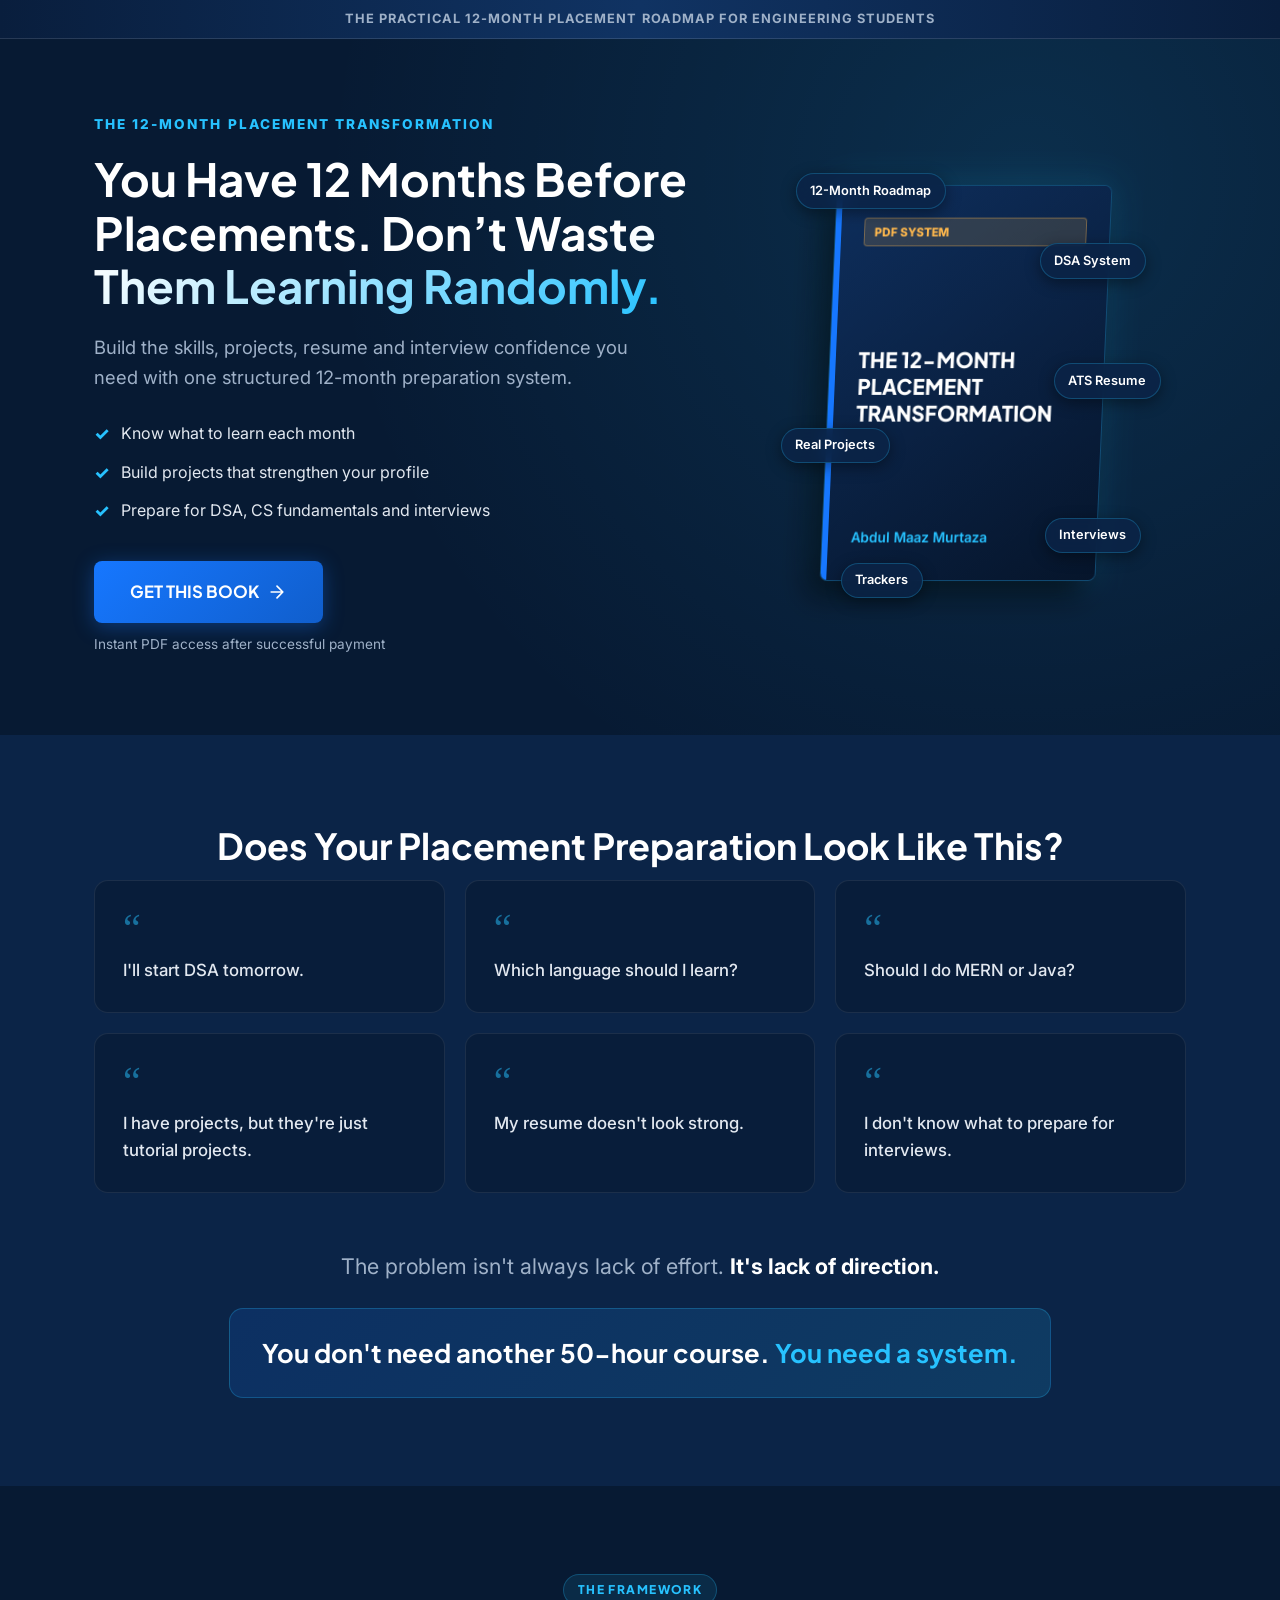
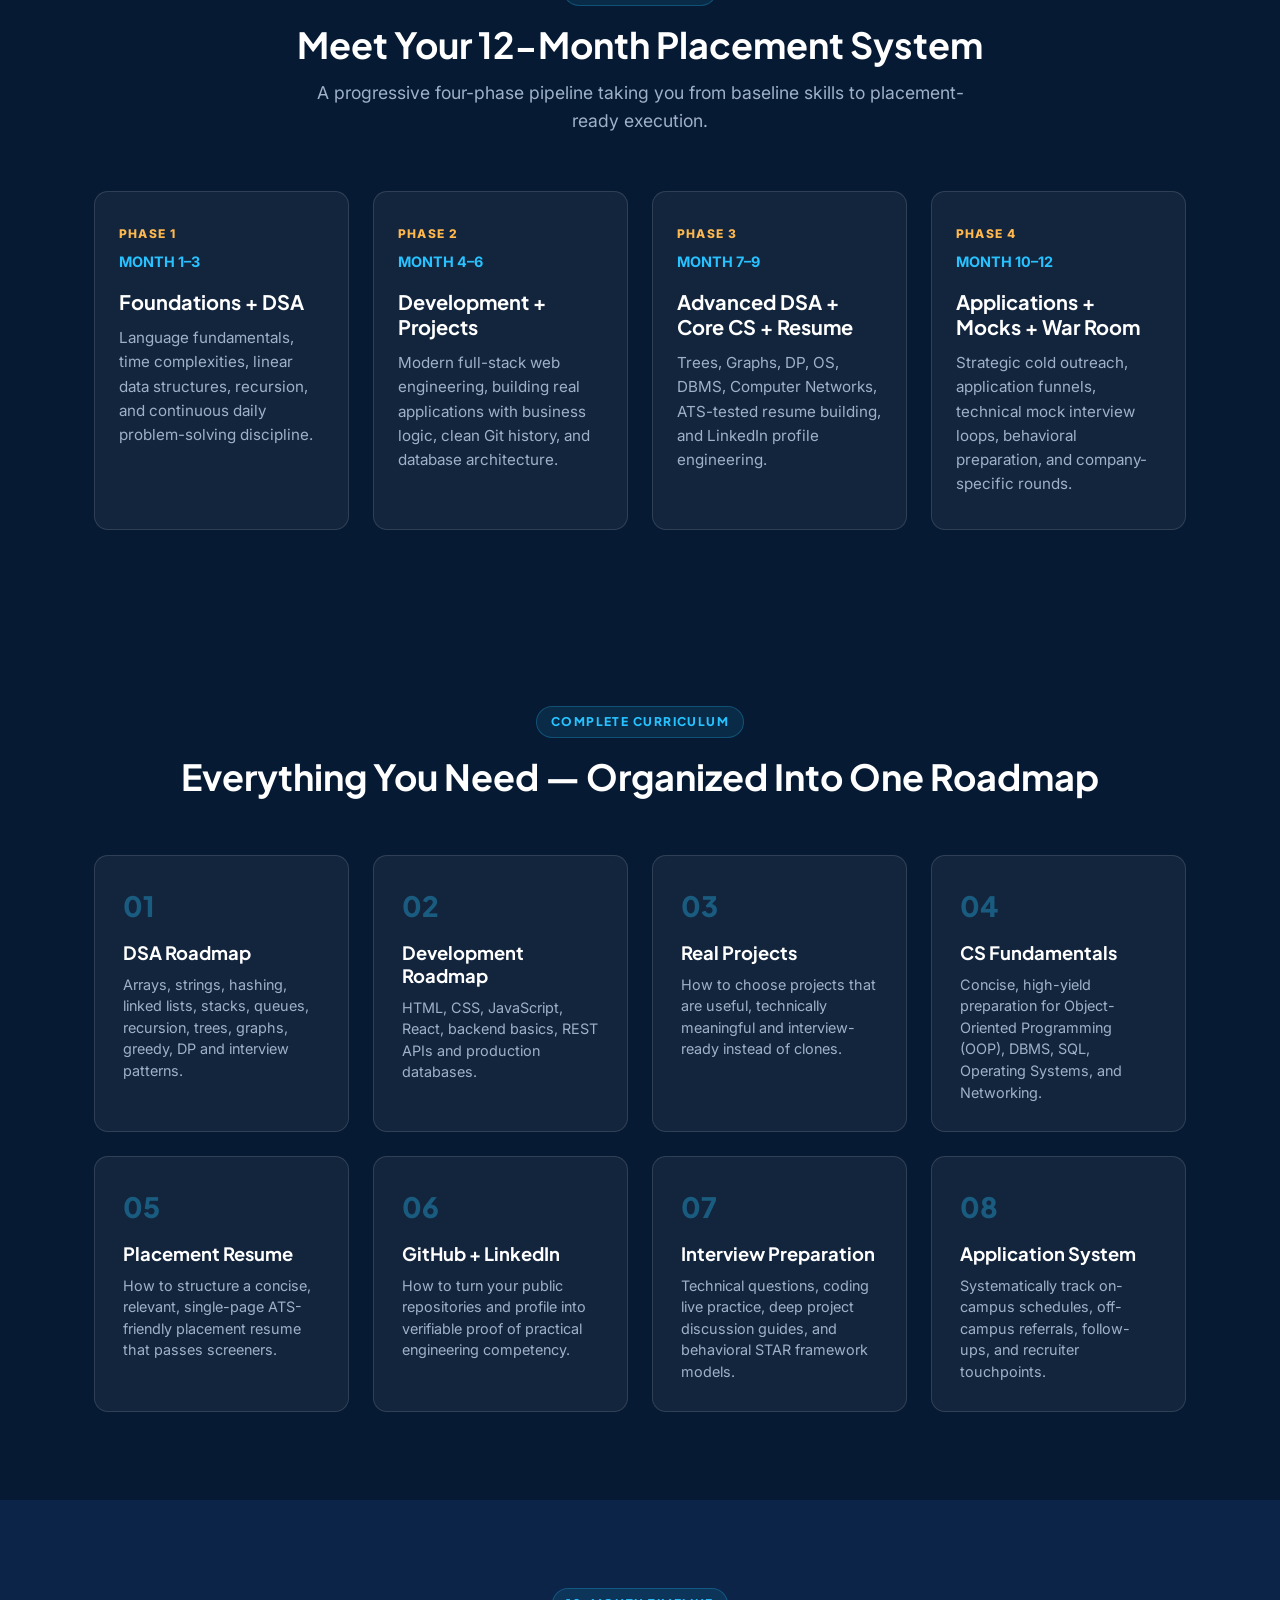
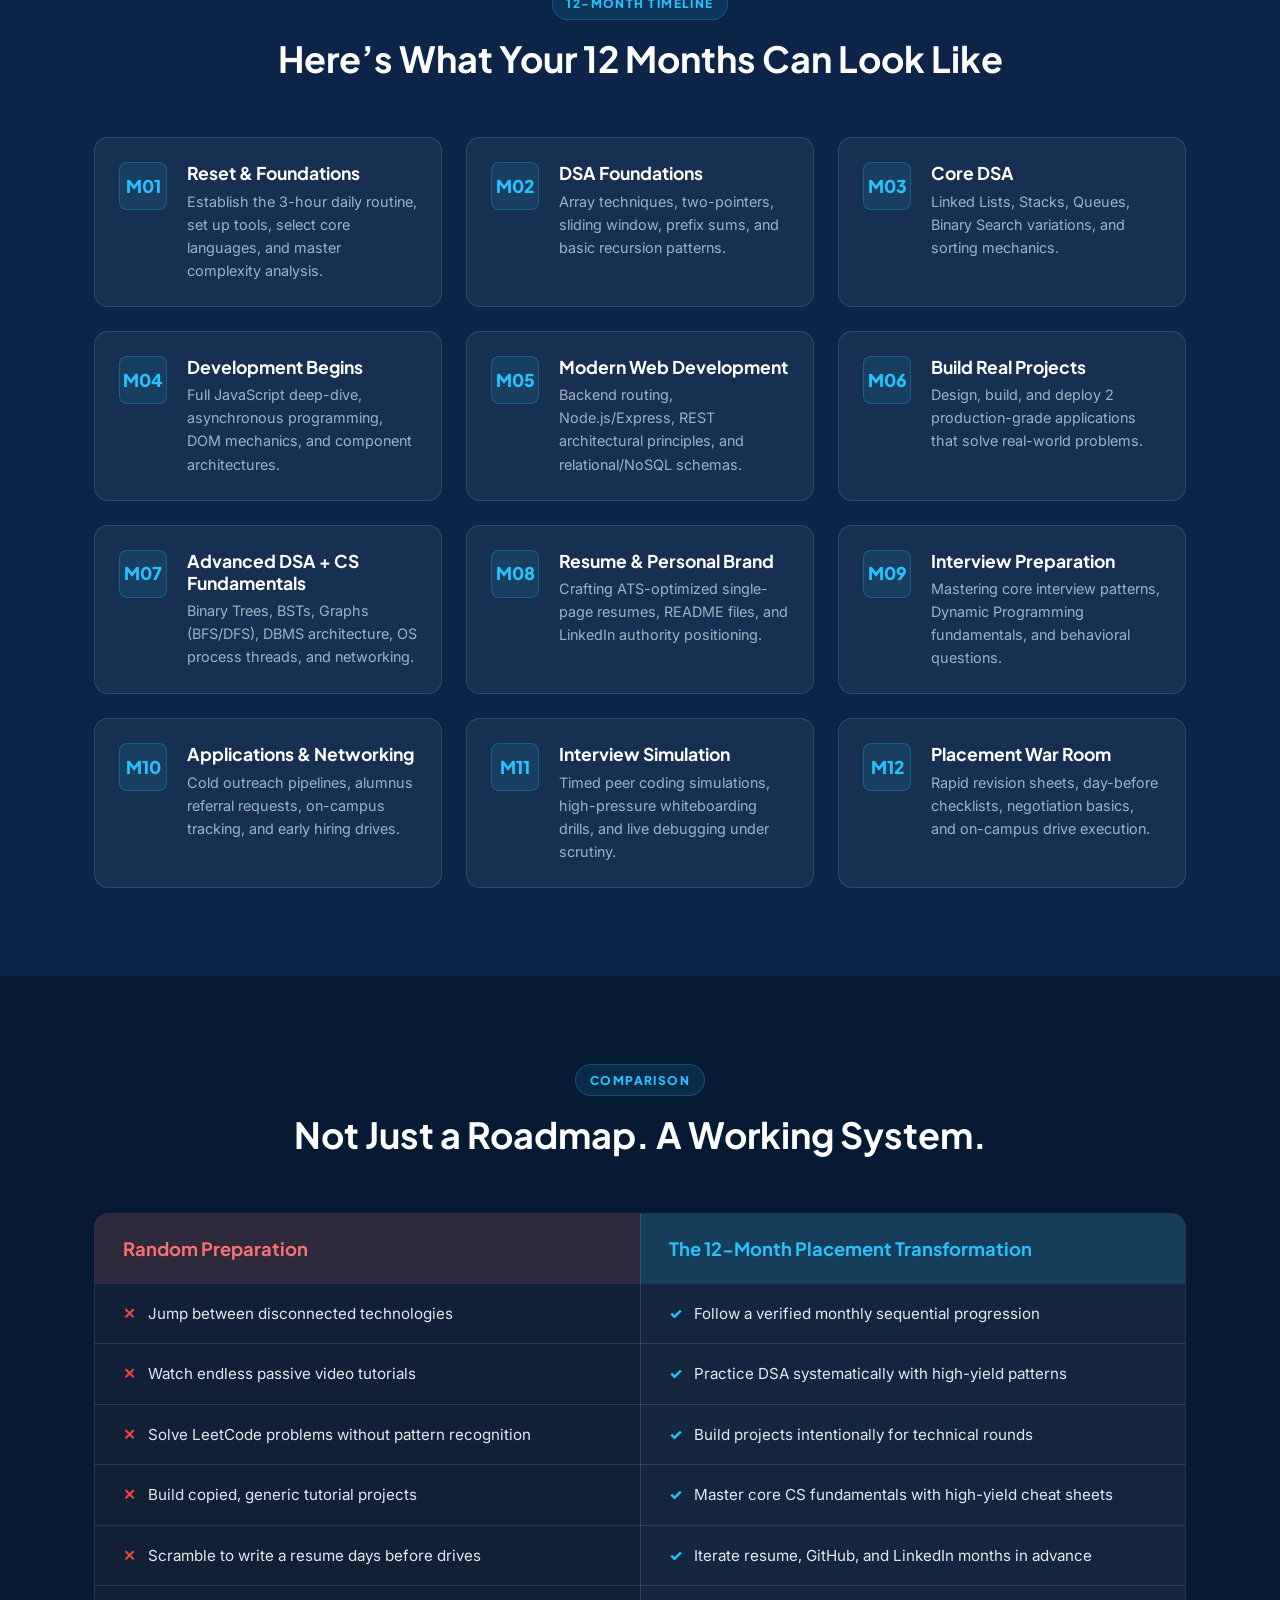
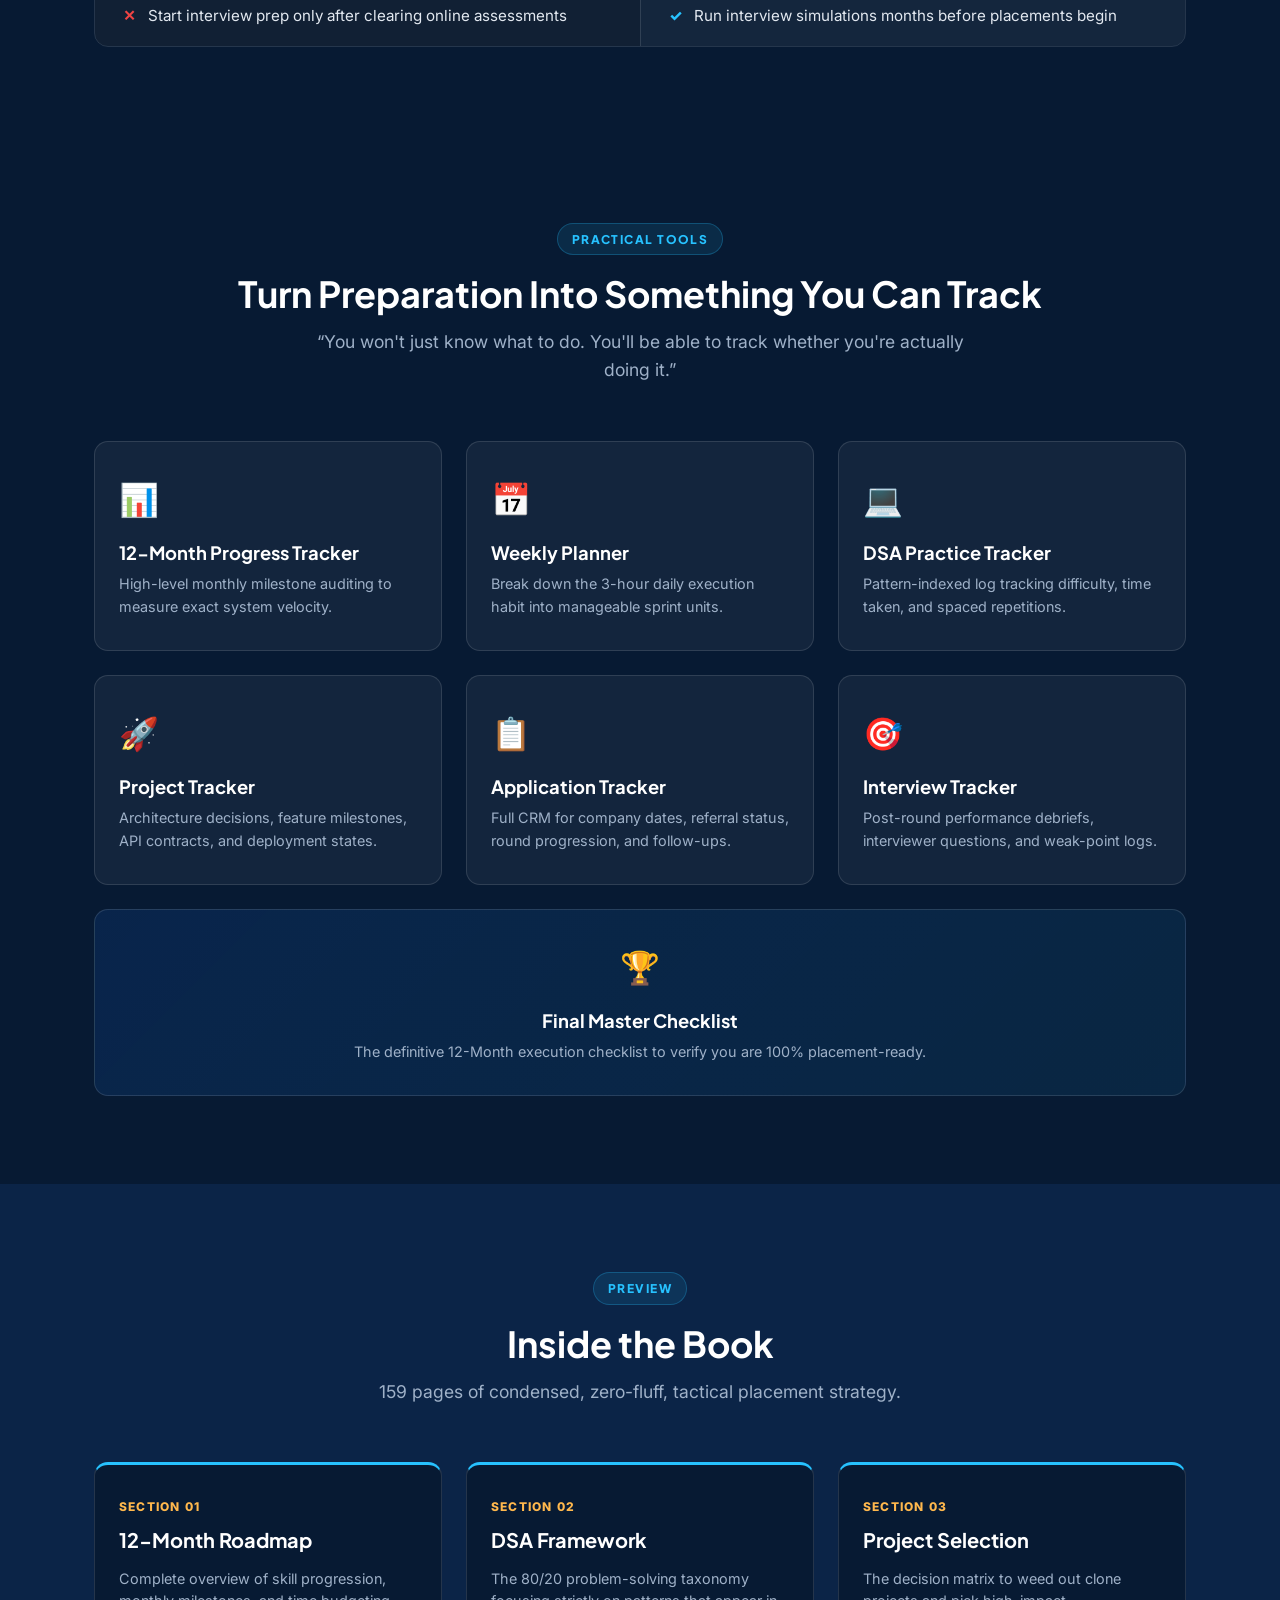
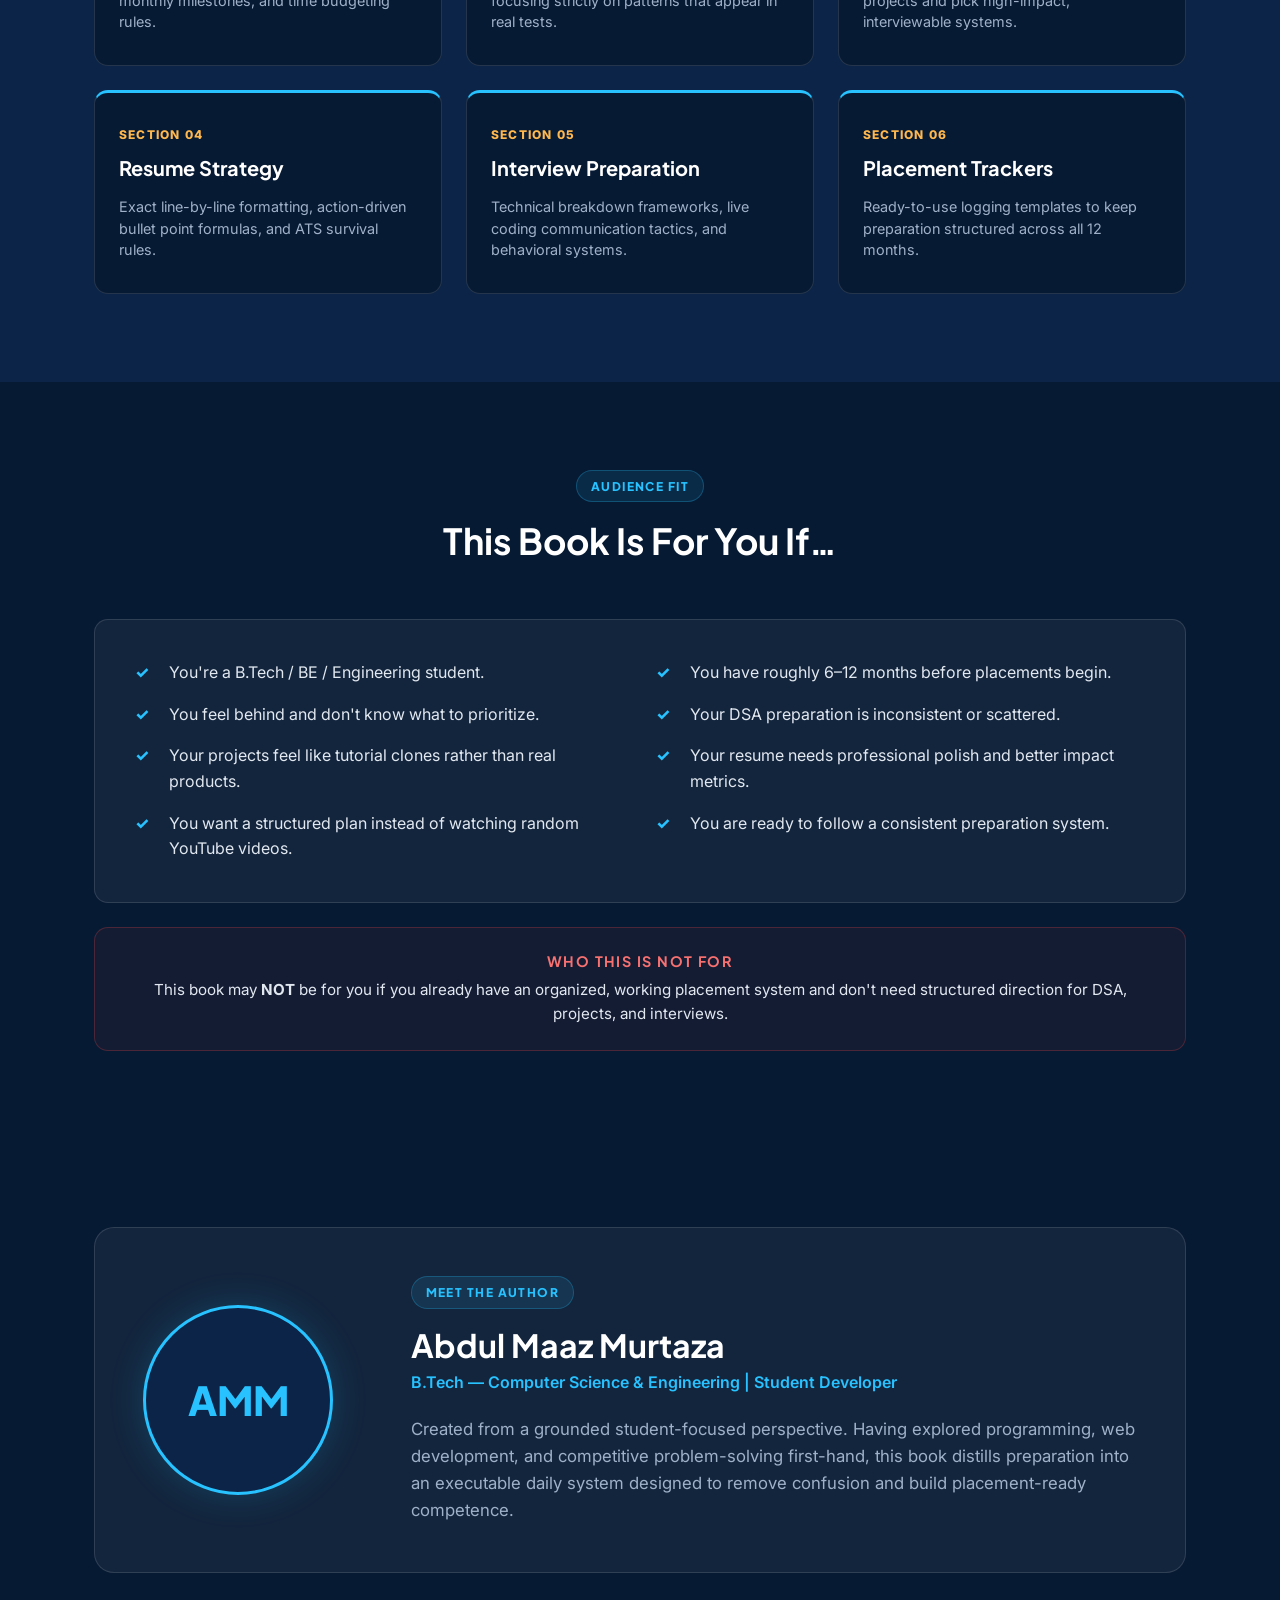
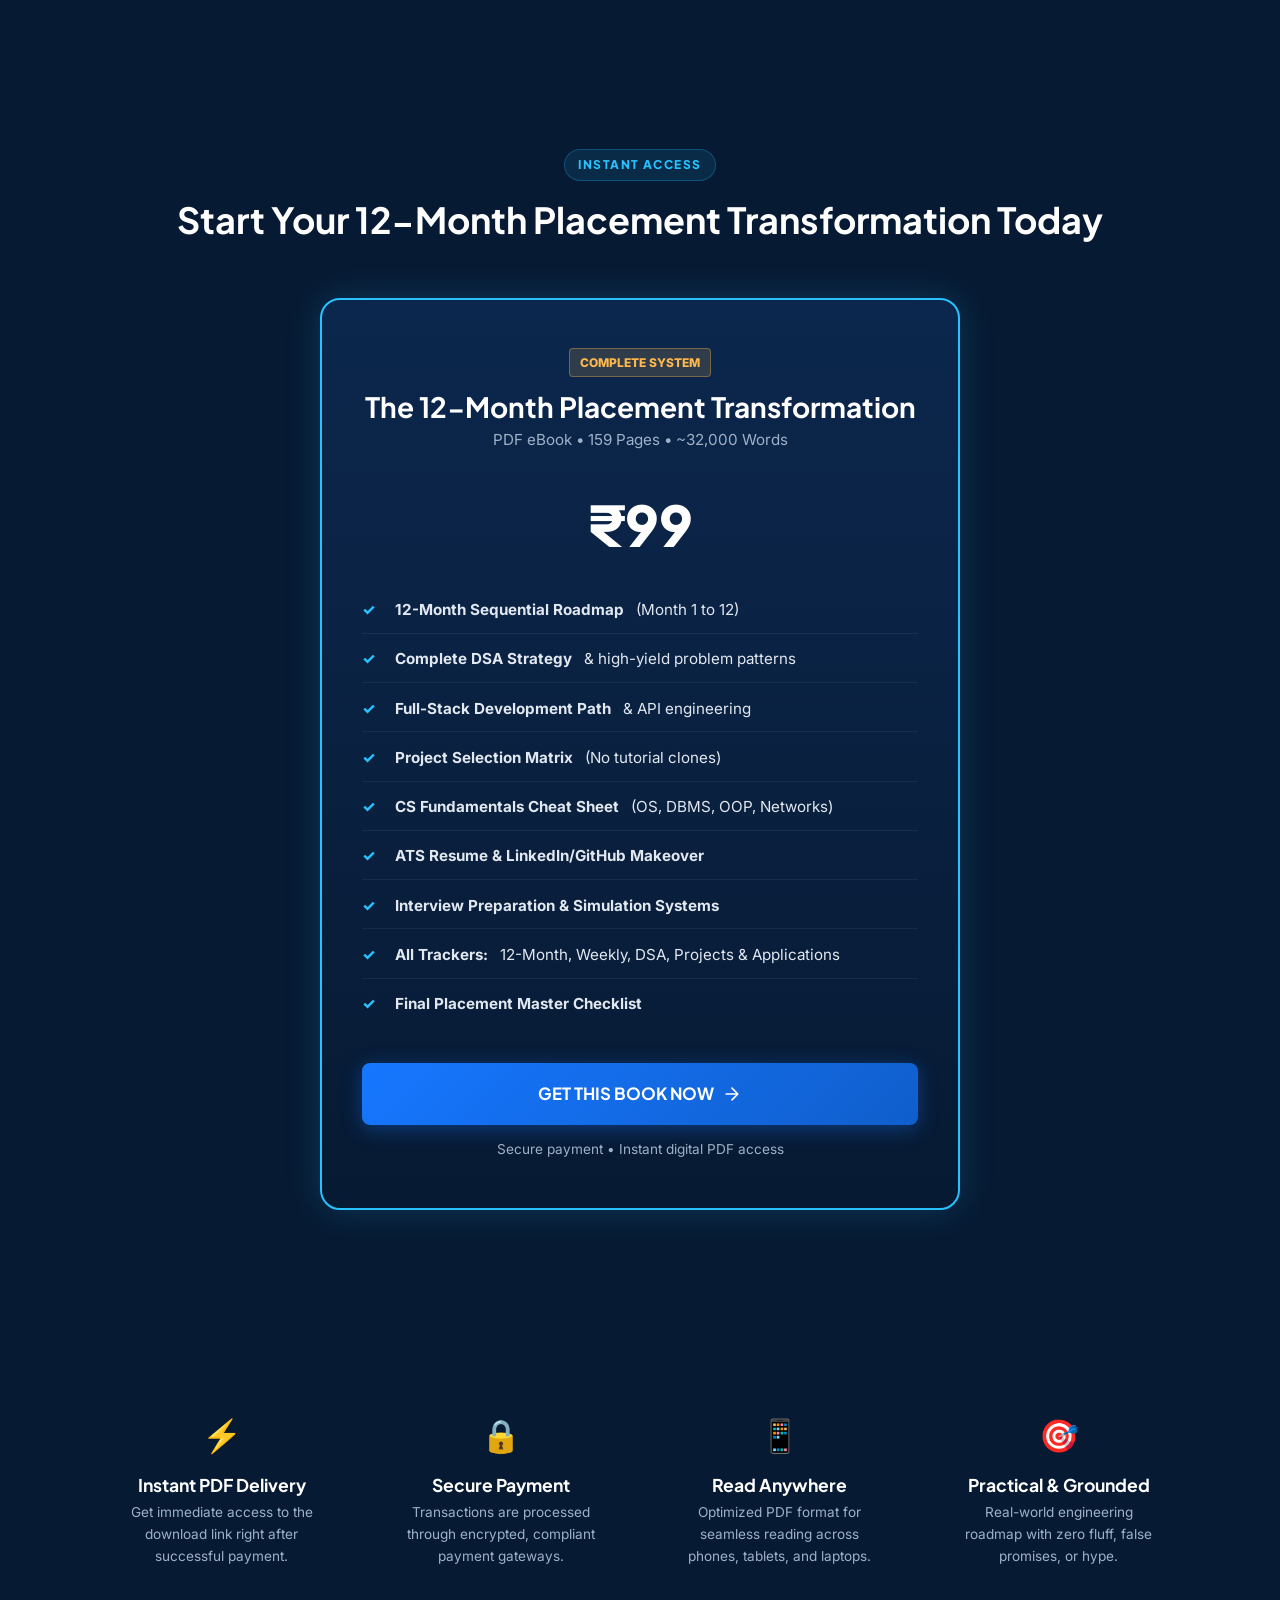
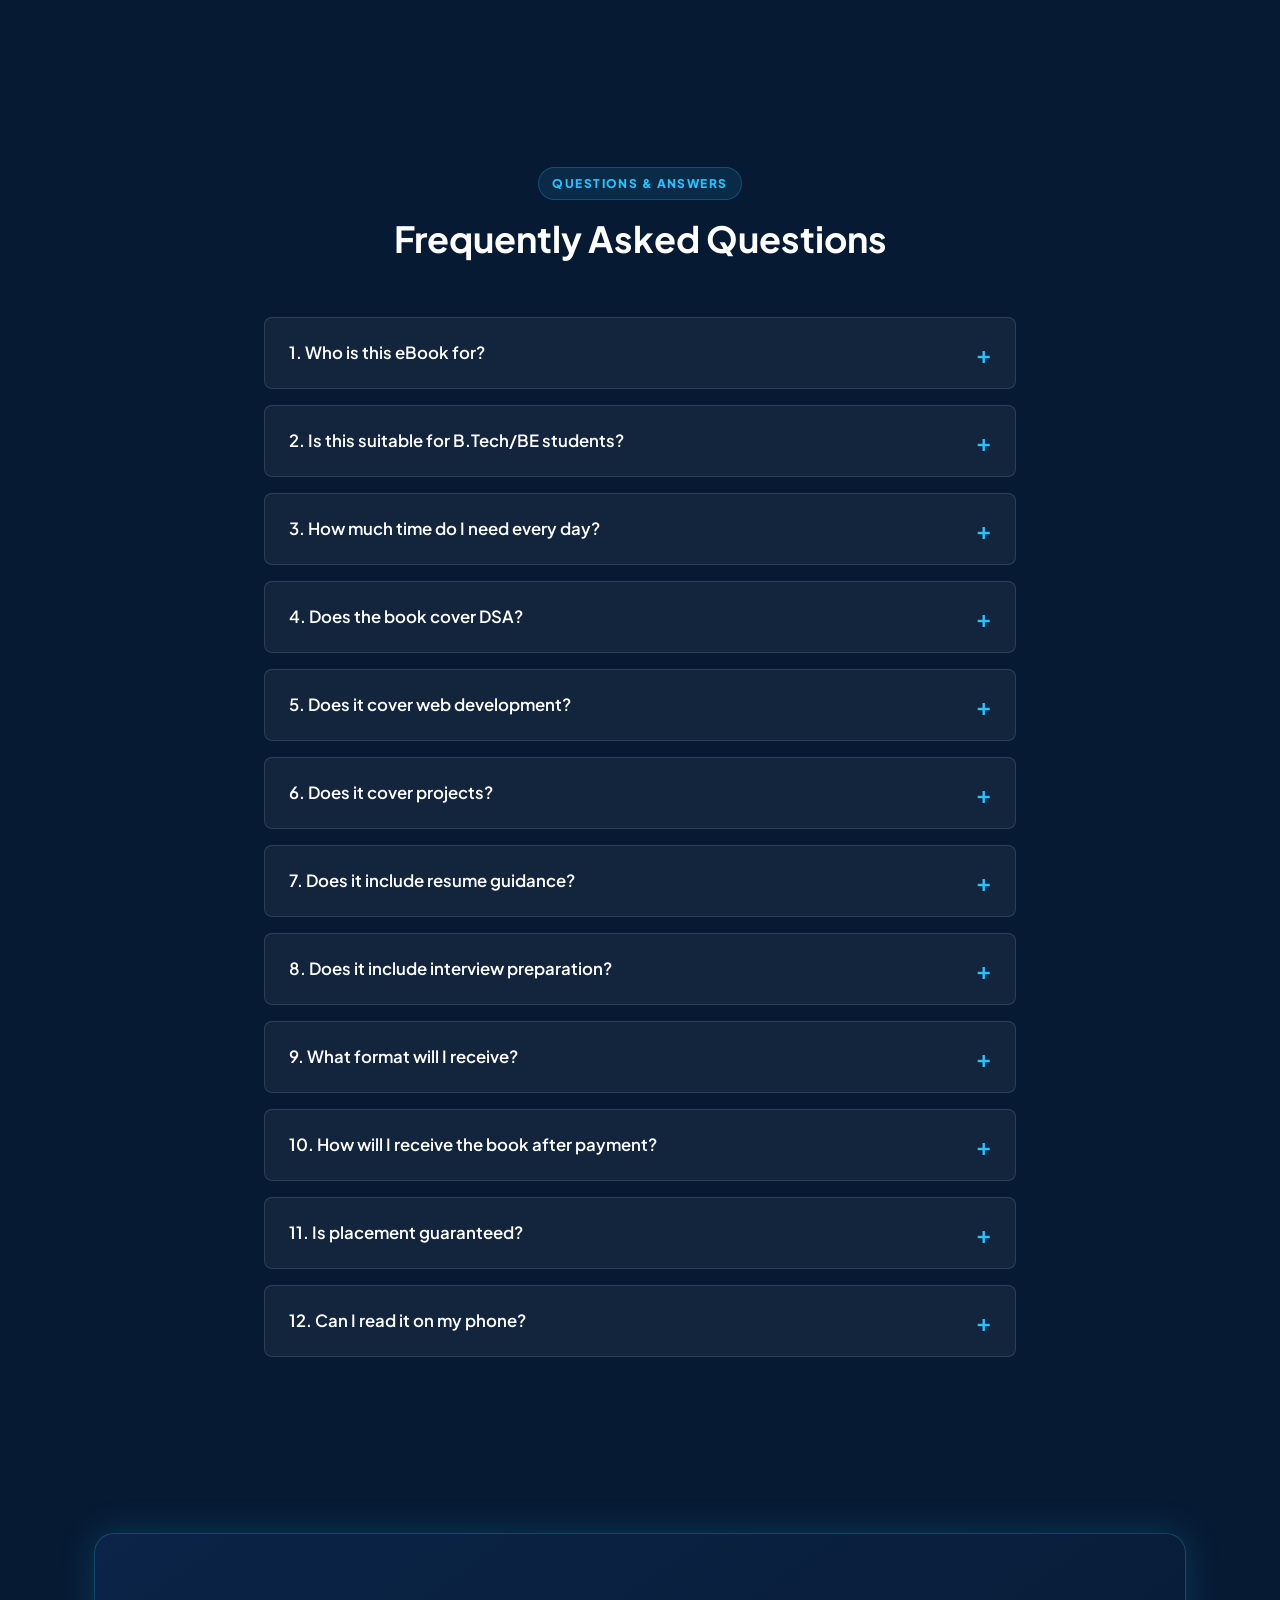
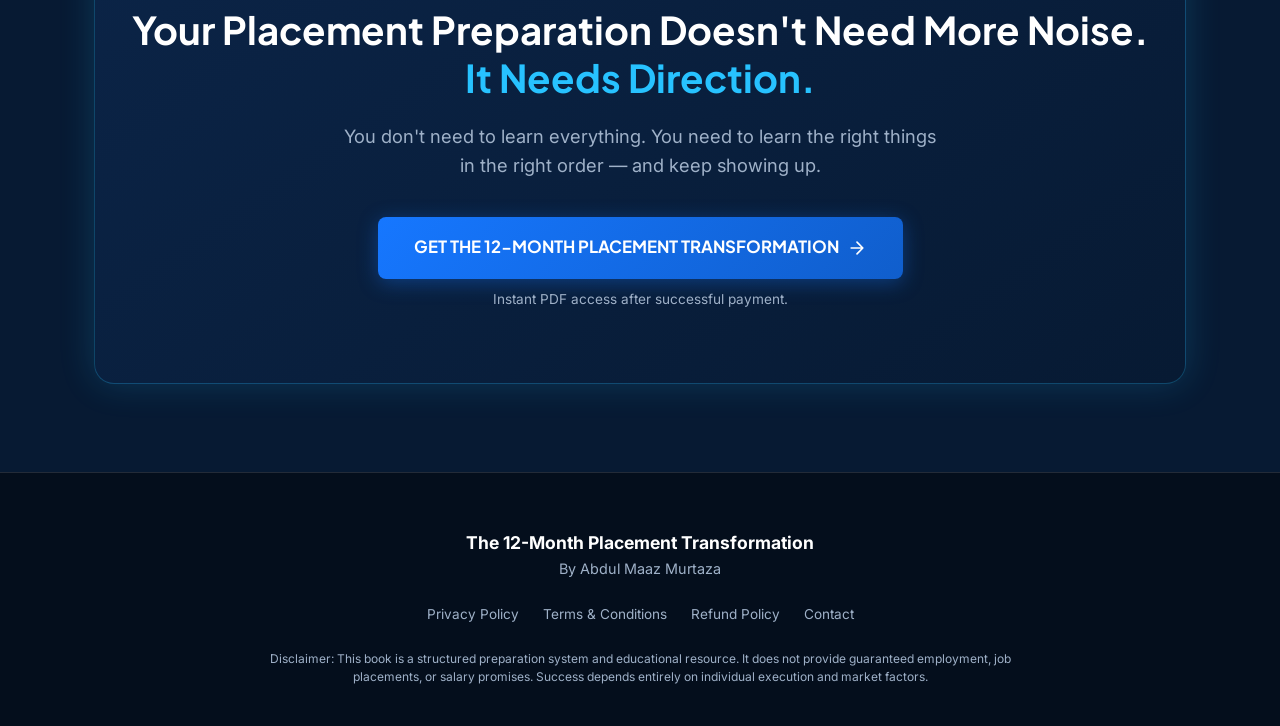
==== index.html @ b75975fd "Add files via upload" ====
<!DOCTYPE html>
<html lang="en">
<head>
  <meta charset="UTF-8">
  <meta name="viewport" content="width=device-width, initial-scale=1.0">
  
  <title>The 12-Month Placement Transformation | Placement Roadmap for Engineering Students</title>
  <meta name="description" content="A practical 12-month placement roadmap for engineering students covering DSA, development, projects, CS fundamentals, resume, interviews and applications.">
  <meta name="keywords" content="placement preparation, BTech placement preparation, engineering placement roadmap, DSA roadmap, campus placement preparation, placement preparation for engineering students, 12 month placement roadmap, technical interview preparation, resume for freshers">
  
  <!-- Open Graph / Social Meta -->
  <meta property="og:type" content="website">
  <meta property="og:title" content="The 12-Month Placement Transformation | Placement Roadmap for Engineering Students">
  <meta property="og:description" content="A practical 12-month placement roadmap for engineering students covering DSA, development, projects, CS fundamentals, resume, interviews and applications.">
  <meta property="og:image" content="BOOK_COVER_IMAGE_URL">

  <!-- GOOGLE_ANALYTICS_CODE_HERE -->
  <!-- META_PIXEL_CODE_HERE -->

  <link rel="preconnect" href="https://fonts.googleapis.com">
  <link rel="preconnect" href="https://fonts.gstatic.com" crossorigin>
  <link href="https://fonts.googleapis.com/css2?family=Plus+Jakarta+Sans:wght@400;500;600;700;800&family=Inter:wght@400;500;600&display=swap" rel="stylesheet">
  <link rel="stylesheet" href="style.css">
</head>
<body>

  <!-- SECTION 1: TOP ANNOUNCEMENT BAR -->
  <div class="announcement-bar">
    <div class="container">
      <p>THE PRACTICAL 12-MONTH PLACEMENT ROADMAP FOR ENGINEERING STUDENTS</p>
    </div>
  </div>

  <!-- SECTION 2: HERO -->
  <header class="hero-section">
    <div class="container hero-grid">
      <div class="hero-content">
        <span class="eyebrow">THE 12-MONTH PLACEMENT TRANSFORMATION</span>
        <h1 class="hero-title">You Have 12 Months Before Placements. <span class="gradient-text">Don’t Waste Them Learning Randomly.</span></h1>
        <p class="hero-subtext">Build the skills, projects, resume and interview confidence you need with one structured 12-month preparation system.</p>
        
        <ul class="hero-checklist">
          <li><span class="check-icon">✓</span> Know what to learn each month</li>
          <li><span class="check-icon">✓</span> Build projects that strengthen your profile</li>
          <li><span class="check-icon">✓</span> Prepare for DSA, CS fundamentals and interviews</li>
        </ul>

        <div class="hero-cta-group">
          <a href="https://rzp.io/rzp/0epGCVnM" class="btn btn-primary btn-large js-buy-btn">
            <span>GET THIS BOOK</span>
            <svg class="btn-arrow" viewBox="0 0 24 24" width="20" height="20"><path fill="none" stroke="currentColor" stroke-width="2" stroke-linecap="round" stroke-linejoin="round" d="M5 12h14M12 5l7 7-7 7"/></svg>
          </a>
          <span class="cta-subtext">Instant PDF access after successful payment</span>
        </div>
      </div>

      <div class="hero-mockup-wrapper">
        <div class="book-container">
          <div class="book-3d">
            <!-- Fallback design renders if BOOK_COVER_IMAGE_URL is unchanged -->
            <img src="BOOK_COVER_IMAGE_URL" alt="The 12-Month Placement Transformation eBook Cover" class="book-cover-img" onerror="this.style.display='none'; document.getElementById('book-fallback').style.display='flex';">
            <div id="book-fallback" class="book-fallback-cover" style="display:none;">
              <span class="badge-gold">PDF SYSTEM</span>
              <p class="fallback-title">THE 12-MONTH<br>PLACEMENT<br>TRANSFORMATION</p>
              <p class="fallback-author">Abdul Maaz Murtaza</p>
            </div>
          </div>
          <!-- Floating Pills -->
          <div class="floating-pill pill-1">12-Month Roadmap</div>
          <div class="floating-pill pill-2">DSA System</div>
          <div class="floating-pill pill-3">Real Projects</div>
          <div class="floating-pill pill-4">Interviews</div>
          <div class="floating-pill pill-5">ATS Resume</div>
          <div class="floating-pill pill-6">Trackers</div>
        </div>
      </div>
    </div>
  </header>

  <!-- SECTION 3: PROBLEM / AGITATION -->
  <section class="section problem-section">
    <div class="container text-center">
      <h2 class="section-title">Does Your Placement Preparation Look Like This?</h2>
      <div class="problem-grid">
        <div class="card problem-card">
          <span class="quote-mark">“</span>
          <p>I'll start DSA tomorrow.</p>
        </div>
        <div class="card problem-card">
          <span class="quote-mark">“</span>
          <p>Which language should I learn?</p>
        </div>
        <div class="card problem-card">
          <span class="quote-mark">“</span>
          <p>Should I do MERN or Java?</p>
        </div>
        <div class="card problem-card">
          <span class="quote-mark">“</span>
          <p>I have projects, but they're just tutorial projects.</p>
        </div>
        <div class="card problem-card">
          <span class="quote-mark">“</span>
          <p>My resume doesn't look strong.</p>
        </div>
        <div class="card problem-card">
          <span class="quote-mark">“</span>
          <p>I don't know what to prepare for interviews.</p>
        </div>
      </div>

      <div class="problem-statement-box">
        <p class="lead-statement">The problem isn't always lack of effort. <strong>It's lack of direction.</strong></p>
        <div class="highlight-banner">
          <h3>You don't need another 50-hour course. <span class="cyan-text">You need a system.</span></h3>
        </div>
      </div>
    </div>
  </section>

  <!-- SECTION 4: THE SOLUTION -->
  <section class="section solution-section">
    <div class="container">
      <div class="text-center section-header">
        <span class="section-badge">THE FRAMEWORK</span>
        <h2 class="section-title">Meet Your 12-Month Placement System</h2>
        <p class="section-subtitle">A progressive four-phase pipeline taking you from baseline skills to placement-ready execution.</p>
      </div>

      <div class="phases-timeline">
        <div class="phase-card">
          <div class="phase-badge">PHASE 1</div>
          <span class="phase-months">MONTH 1–3</span>
          <h3>Foundations + DSA</h3>
          <p>Language fundamentals, time complexities, linear data structures, recursion, and continuous daily problem-solving discipline.</p>
        </div>
        <div class="phase-card">
          <div class="phase-badge">PHASE 2</div>
          <span class="phase-months">MONTH 4–6</span>
          <h3>Development + Projects</h3>
          <p>Modern full-stack web engineering, building real applications with business logic, clean Git history, and database architecture.</p>
        </div>
        <div class="phase-card">
          <div class="phase-badge">PHASE 3</div>
          <span class="phase-months">MONTH 7–9</span>
          <h3>Advanced DSA + Core CS + Resume</h3>
          <p>Trees, Graphs, DP, OS, DBMS, Computer Networks, ATS-tested resume building, and LinkedIn profile engineering.</p>
        </div>
        <div class="phase-card">
          <div class="phase-badge">PHASE 4</div>
          <span class="phase-months">MONTH 10–12</span>
          <h3>Applications + Mocks + War Room</h3>
          <p>Strategic cold outreach, application funnels, technical mock interview loops, behavioral preparation, and company-specific rounds.</p>
        </div>
      </div>
    </div>
  </section>

  <!-- SECTION 5: WHAT YOU'LL LEARN -->
  <section class="section syllabus-section">
    <div class="container">
      <div class="text-center section-header">
        <span class="section-badge">COMPLETE CURRICULUM</span>
        <h2 class="section-title">Everything You Need — Organized Into One Roadmap</h2>
      </div>

      <div class="grid-cards-8">
        <div class="card feature-card">
          <div class="feature-num">01</div>
          <h3>DSA Roadmap</h3>
          <p>Arrays, strings, hashing, linked lists, stacks, queues, recursion, trees, graphs, greedy, DP and interview patterns.</p>
        </div>
        <div class="card feature-card">
          <div class="feature-num">02</div>
          <h3>Development Roadmap</h3>
          <p>HTML, CSS, JavaScript, React, backend basics, REST APIs and production databases.</p>
        </div>
        <div class="card feature-card">
          <div class="feature-num">03</div>
          <h3>Real Projects</h3>
          <p>How to choose projects that are useful, technically meaningful and interview-ready instead of clones.</p>
        </div>
        <div class="card feature-card">
          <div class="feature-num">04</div>
          <h3>CS Fundamentals</h3>
          <p>Concise, high-yield preparation for Object-Oriented Programming (OOP), DBMS, SQL, Operating Systems, and Networking.</p>
        </div>
        <div class="card feature-card">
          <div class="feature-num">05</div>
          <h3>Placement Resume</h3>
          <p>How to structure a concise, relevant, single-page ATS-friendly placement resume that passes screeners.</p>
        </div>
        <div class="card feature-card">
          <div class="feature-num">06</div>
          <h3>GitHub + LinkedIn</h3>
          <p>How to turn your public repositories and profile into verifiable proof of practical engineering competency.</p>
        </div>
        <div class="card feature-card">
          <div class="feature-num">07</div>
          <h3>Interview Preparation</h3>
          <p>Technical questions, coding live practice, deep project discussion guides, and behavioral STAR framework models.</p>
        </div>
        <div class="card feature-card">
          <div class="feature-num">08</div>
          <h3>Application System</h3>
          <p>Systematically track on-campus schedules, off-campus referrals, follow-ups, and recruiter touchpoints.</p>
        </div>
      </div>
    </div>
  </section>

  <!-- SECTION 6: MONTH-BY-MONTH PREVIEW -->
  <section class="section month-breakdown-section">
    <div class="container">
      <div class="text-center section-header">
        <span class="section-badge">12-MONTH TIMELINE</span>
        <h2 class="section-title">Here’s What Your 12 Months Can Look Like</h2>
      </div>

      <div class="month-timeline-grid">
        <div class="month-item">
          <div class="month-indicator">M01</div>
          <div class="month-body">
            <h4>Reset & Foundations</h4>
            <p>Establish the 3-hour daily routine, set up tools, select core languages, and master complexity analysis.</p>
          </div>
        </div>
        <div class="month-item">
          <div class="month-indicator">M02</div>
          <div class="month-body">
            <h4>DSA Foundations</h4>
            <p>Array techniques, two-pointers, sliding window, prefix sums, and basic recursion patterns.</p>
          </div>
        </div>
        <div class="month-item">
          <div class="month-indicator">M03</div>
          <div class="month-body">
            <h4>Core DSA</h4>
            <p>Linked Lists, Stacks, Queues, Binary Search variations, and sorting mechanics.</p>
          </div>
        </div>
        <div class="month-item">
          <div class="month-indicator">M04</div>
          <div class="month-body">
            <h4>Development Begins</h4>
            <p>Full JavaScript deep-dive, asynchronous programming, DOM mechanics, and component architectures.</p>
          </div>
        </div>
        <div class="month-item">
          <div class="month-indicator">M05</div>
          <div class="month-body">
            <h4>Modern Web Development</h4>
            <p>Backend routing, Node.js/Express, REST architectural principles, and relational/NoSQL schemas.</p>
          </div>
        </div>
        <div class="month-item">
          <div class="month-indicator">M06</div>
          <div class="month-body">
            <h4>Build Real Projects</h4>
            <p>Design, build, and deploy 2 production-grade applications that solve real-world problems.</p>
          </div>
        </div>
        <div class="month-item">
          <div class="month-indicator">M07</div>
          <div class="month-body">
            <h4>Advanced DSA + CS Fundamentals</h4>
            <p>Binary Trees, BSTs, Graphs (BFS/DFS), DBMS architecture, OS process threads, and networking.</p>
          </div>
        </div>
        <div class="month-item">
          <div class="month-indicator">M08</div>
          <div class="month-body">
            <h4>Resume & Personal Brand</h4>
            <p>Crafting ATS-optimized single-page resumes, README files, and LinkedIn authority positioning.</p>
          </div>
        </div>
        <div class="month-item">
          <div class="month-indicator">M09</div>
          <div class="month-body">
            <h4>Interview Preparation</h4>
            <p>Mastering core interview patterns, Dynamic Programming fundamentals, and behavioral questions.</p>
          </div>
        </div>
        <div class="month-item">
          <div class="month-indicator">M10</div>
          <div class="month-body">
            <h4>Applications & Networking</h4>
            <p>Cold outreach pipelines, alumnus referral requests, on-campus tracking, and early hiring drives.</p>
          </div>
        </div>
        <div class="month-item">
          <div class="month-indicator">M11</div>
          <div class="month-body">
            <h4>Interview Simulation</h4>
            <p>Timed peer coding simulations, high-pressure whiteboarding drills, and live debugging under scrutiny.</p>
          </div>
        </div>
        <div class="month-item">
          <div class="month-indicator">M12</div>
          <div class="month-body">
            <h4>Placement War Room</h4>
            <p>Rapid revision sheets, day-before checklists, negotiation basics, and on-campus drive execution.</p>
          </div>
        </div>
      </div>
    </div>
  </section>

  <!-- SECTION 7: WHAT MAKES THIS DIFFERENT -->
  <section class="section comparison-section">
    <div class="container">
      <div class="text-center section-header">
        <span class="section-badge">COMPARISON</span>
        <h2 class="section-title">Not Just a Roadmap. A Working System.</h2>
      </div>

      <div class="comparison-table-wrapper">
        <table class="comparison-table">
          <thead>
            <tr>
              <th class="col-random">Random Preparation</th>
              <th class="col-system">The 12-Month Placement Transformation</th>
            </tr>
          </thead>
          <tbody>
            <tr>
              <td><span class="cross">✕</span> Jump between disconnected technologies</td>
              <td><span class="check">✓</span> Follow a verified monthly sequential progression</td>
            </tr>
            <tr>
              <td><span class="cross">✕</span> Watch endless passive video tutorials</td>
              <td><span class="check">✓</span> Practice DSA systematically with high-yield patterns</td>
            </tr>
            <tr>
              <td><span class="cross">✕</span> Solve LeetCode problems without pattern recognition</td>
              <td><span class="check">✓</span> Build projects intentionally for technical rounds</td>
            </tr>
            <tr>
              <td><span class="cross">✕</span> Build copied, generic tutorial projects</td>
              <td><span class="check">✓</span> Master core CS fundamentals with high-yield cheat sheets</td>
            </tr>
            <tr>
              <td><span class="cross">✕</span> Scramble to write a resume days before drives</td>
              <td><span class="check">✓</span> Iterate resume, GitHub, and LinkedIn months in advance</td>
            </tr>
            <tr>
              <td><span class="cross">✕</span> Start interview prep only after clearing online assessments</td>
              <td><span class="check">✓</span> Run interview simulations months before placements begin</td>
            </tr>
          </tbody>
        </table>
      </div>
    </div>
  </section>

  <!-- SECTION 8: TOOLS & TRACKERS -->
  <section class="section trackers-section">
    <div class="container">
      <div class="text-center section-header">
        <span class="section-badge">PRACTICAL TOOLS</span>
        <h2 class="section-title">Turn Preparation Into Something You Can Track</h2>
        <p class="section-subtitle">“You won't just know what to do. You'll be able to track whether you're actually doing it.”</p>
      </div>

      <div class="trackers-grid">
        <div class="tracker-item">
          <div class="tracker-icon">📊</div>
          <h4>12-Month Progress Tracker</h4>
          <p>High-level monthly milestone auditing to measure exact system velocity.</p>
        </div>
        <div class="tracker-item">
          <div class="tracker-icon">📅</div>
          <h4>Weekly Planner</h4>
          <p>Break down the 3-hour daily execution habit into manageable sprint units.</p>
        </div>
        <div class="tracker-item">
          <div class="tracker-icon">💻</div>
          <h4>DSA Practice Tracker</h4>
          <p>Pattern-indexed log tracking difficulty, time taken, and spaced repetitions.</p>
        </div>
        <div class="tracker-item">
          <div class="tracker-icon">🚀</div>
          <h4>Project Tracker</h4>
          <p>Architecture decisions, feature milestones, API contracts, and deployment states.</p>
        </div>
        <div class="tracker-item">
          <div class="tracker-icon">📋</div>
          <h4>Application Tracker</h4>
          <p>Full CRM for company dates, referral status, round progression, and follow-ups.</p>
        </div>
        <div class="tracker-item">
          <div class="tracker-icon">🎯</div>
          <h4>Interview Tracker</h4>
          <p>Post-round performance debriefs, interviewer questions, and weak-point logs.</p>
        </div>
        <div class="tracker-item tracker-item-wide">
          <div class="tracker-icon">🏆</div>
          <h4>Final Master Checklist</h4>
          <p>The definitive 12-Month execution checklist to verify you are 100% placement-ready.</p>
        </div>
      </div>
    </div>
  </section>

  <!-- SECTION 9: INSIDE THE BOOK -->
  <section class="section inside-book-section">
    <div class="container">
      <div class="text-center section-header">
        <span class="section-badge">PREVIEW</span>
        <h2 class="section-title">Inside the Book</h2>
        <p class="section-subtitle">159 pages of condensed, zero-fluff, tactical placement strategy.</p>
      </div>

      <div class="inside-grid">
        <div class="page-card">
          <div class="page-header">SECTION 01</div>
          <div class="page-title">12-Month Roadmap</div>
          <p class="page-desc">Complete overview of skill progression, monthly milestones, and time budgeting rules.</p>
        </div>
        <div class="page-card">
          <div class="page-header">SECTION 02</div>
          <div class="page-title">DSA Framework</div>
          <p class="page-desc">The 80/20 problem-solving taxonomy focusing strictly on patterns that appear in real tests.</p>
        </div>
        <div class="page-card">
          <div class="page-header">SECTION 03</div>
          <div class="page-title">Project Selection</div>
          <p class="page-desc">The decision matrix to weed out clone projects and pick high-impact, interviewable systems.</p>
        </div>
        <div class="page-card">
          <div class="page-header">SECTION 04</div>
          <div class="page-title">Resume Strategy</div>
          <p class="page-desc">Exact line-by-line formatting, action-driven bullet point formulas, and ATS survival rules.</p>
        </div>
        <div class="page-card">
          <div class="page-header">SECTION 05</div>
          <div class="page-title">Interview Preparation</div>
          <p class="page-desc">Technical breakdown frameworks, live coding communication tactics, and behavioral systems.</p>
        </div>
        <div class="page-card">
          <div class="page-header">SECTION 06</div>
          <div class="page-title">Placement Trackers</div>
          <p class="page-desc">Ready-to-use logging templates to keep preparation structured across all 12 months.</p>
        </div>
      </div>
    </div>
  </section>

  <!-- SECTION 10: WHO THIS BOOK IS FOR -->
  <section class="section audience-section">
    <div class="container">
      <div class="text-center section-header">
        <span class="section-badge">AUDIENCE FIT</span>
        <h2 class="section-title">This Book Is For You If…</h2>
      </div>

      <div class="audience-wrapper">
        <div class="card audience-card-positive">
          <ul class="audience-list">
            <li><span class="check">✓</span> You're a B.Tech / BE / Engineering student.</li>
            <li><span class="check">✓</span> You have roughly 6–12 months before placements begin.</li>
            <li><span class="check">✓</span> You feel behind and don't know what to prioritize.</li>
            <li><span class="check">✓</span> Your DSA preparation is inconsistent or scattered.</li>
            <li><span class="check">✓</span> Your projects feel like tutorial clones rather than real products.</li>
            <li><span class="check">✓</span> Your resume needs professional polish and better impact metrics.</li>
            <li><span class="check">✓</span> You want a structured plan instead of watching random YouTube videos.</li>
            <li><span class="check">✓</span> You are ready to follow a consistent preparation system.</li>
          </ul>
        </div>

        <div class="audience-card-negative">
          <h4>WHO THIS IS NOT FOR</h4>
          <p>This book may <strong>NOT</strong> be for you if you already have an organized, working placement system and don't need structured direction for DSA, projects, and interviews.</p>
        </div>
      </div>
    </div>
  </section>

  <!-- SECTION 11: AUTHOR -->
  <section class="section author-section">
    <div class="container">
      <div class="author-card">
        <div class="author-avatar-col">
          <img src="AUTHOR_IMAGE_URL" alt="Abdul Maaz Murtaza" class="author-photo" onerror="this.style.display='none'; document.getElementById('author-placeholder').style.display='flex';">
          <div id="author-placeholder" class="author-placeholder" style="display:none;">
            <span>AMM</span>
          </div>
        </div>
        <div class="author-bio-col">
          <span class="section-badge">MEET THE AUTHOR</span>
          <h2 class="author-name">Abdul Maaz Murtaza</h2>
          <p class="author-subtitle">B.Tech — Computer Science & Engineering | Student Developer</p>
          <p class="author-text">Created from a grounded student-focused perspective. Having explored programming, web development, and competitive problem-solving first-hand, this book distills preparation into an executable daily system designed to remove confusion and build placement-ready competence.</p>
        </div>
      </div>
    </div>
  </section>

  <!-- SECTION 12: OFFER / PRICING -->
  <section class="section pricing-section" id="pricing">
    <div class="container">
      <div class="text-center section-header">
        <span class="section-badge">INSTANT ACCESS</span>
        <h2 class="section-title">Start Your 12-Month Placement Transformation Today</h2>
      </div>

      <div class="pricing-card-container">
        <div class="pricing-card">
          <div class="pricing-header">
            <span class="badge-gold">COMPLETE SYSTEM</span>
            <h3 class="pricing-title">The 12-Month Placement Transformation</h3>
            <p class="pricing-subtitle">PDF eBook • 159 Pages • ~32,000 Words</p>
          </div>

          <div class="price-display">
            <span class="current-price js-price-display">₹99</span>
          </div>

          <div class="pricing-features">
            <ul>
              <li><span class="check">✓</span> <strong>12-Month Sequential Roadmap</strong> (Month 1 to 12)</li>
              <li><span class="check">✓</span> <strong>Complete DSA Strategy</strong> & high-yield problem patterns</li>
              <li><span class="check">✓</span> <strong>Full-Stack Development Path</strong> & API engineering</li>
              <li><span class="check">✓</span> <strong>Project Selection Matrix</strong> (No tutorial clones)</li>
              <li><span class="check">✓</span> <strong>CS Fundamentals Cheat Sheet</strong> (OS, DBMS, OOP, Networks)</li>
              <li><span class="check">✓</span> <strong>ATS Resume & LinkedIn/GitHub Makeover</strong></li>
              <li><span class="check">✓</span> <strong>Interview Preparation & Simulation Systems</strong></li>
              <li><span class="check">✓</span> <strong>All Trackers:</strong> 12-Month, Weekly, DSA, Projects & Applications</li>
              <li><span class="check">✓</span> <strong>Final Placement Master Checklist</strong></li>
            </ul>
          </div>

          <div class="pricing-cta-box">
            <a href="https://rzp.io/l/XXXXXXXX" class="btn btn-primary btn-large btn-block js-buy-btn">
              <span>GET THIS BOOK NOW</span>
              <svg class="btn-arrow" viewBox="0 0 24 24" width="20" height="20"><path fill="none" stroke="currentColor" stroke-width="2" stroke-linecap="round" stroke-linejoin="round" d="M5 12h14M12 5l7 7-7 7"/></svg>
            </a>
            <p class="pricing-guarantee-note">Secure payment • Instant digital PDF access</p>
          </div>
        </div>
      </div>
    </div>
  </section>

  <!-- SECTION 13: TRUST / RISK REDUCTION -->
  <section class="section trust-section">
    <div class="container">
      <div class="trust-grid">
        <div class="trust-item">
          <div class="trust-icon">⚡</div>
          <h4>Instant PDF Delivery</h4>
          <p>Get immediate access to the download link right after successful payment.</p>
        </div>
        <div class="trust-item">
          <div class="trust-icon">🔒</div>
          <h4>Secure Payment</h4>
          <p>Transactions are processed through encrypted, compliant payment gateways.</p>
        </div>
        <div class="trust-item">
          <div class="trust-icon">📱</div>
          <h4>Read Anywhere</h4>
          <p>Optimized PDF format for seamless reading across phones, tablets, and laptops.</p>
        </div>
        <div class="trust-item">
          <div class="trust-icon">🎯</div>
          <h4>Practical & Grounded</h4>
          <p>Real-world engineering roadmap with zero fluff, false promises, or hype.</p>
        </div>
      </div>
    </div>
  </section>

  <!-- SECTION 14: FAQ -->
  <section class="section faq-section">
    <div class="container max-w-narrow">
      <div class="text-center section-header">
        <span class="section-badge">QUESTIONS & ANSWERS</span>
        <h2 class="section-title">Frequently Asked Questions</h2>
      </div>

      <div class="faq-accordion">
        <div class="faq-item">
          <button class="faq-question">
            <span>1. Who is this eBook for?</span>
            <span class="faq-toggle">+</span>
          </button>
          <div class="faq-answer">
            <p>It is designed specifically for B.Tech, BE, and computer science/IT engineering students with roughly 6–12 months before placements who need a clear, structured preparation plan.</p>
          </div>
        </div>

        <div class="faq-item">
          <button class="faq-question">
            <span>2. Is this suitable for B.Tech/BE students?</span>
            <span class="faq-toggle">+</span>
          </button>
          <div class="faq-answer">
            <p>Yes. The curriculum, timeline, and frameworks are tailored around standard engineering semester timelines and Indian campus placement patterns.</p>
          </div>
        </div>

        <div class="faq-item">
          <button class="faq-question">
            <span>3. How much time do I need every day?</span>
            <span class="faq-toggle">+</span>
          </button>
          <div class="faq-answer">
            <p>The system is built around a practical 3-Hour Daily System that can be adjusted alongside college lectures, semester exams, and assignments.</p>
          </div>
        </div>

        <div class="faq-item">
          <button class="faq-question">
            <span>4. Does the book cover DSA?</span>
            <span class="faq-toggle">+</span>
          </button>
          <div class="faq-answer">
            <p>Yes. It outlines what to learn, problem-solving patterns, progression from basics to trees/graphs/DP, and includes a dedicated DSA practice tracker.</p>
          </div>
        </div>

        <div class="faq-item">
          <button class="faq-question">
            <span>5. Does it cover web development?</span>
            <span class="faq-toggle">+</span>
          </button>
          <div class="faq-answer">
            <p>Yes. It includes a modern development roadmap spanning front-end, backend APIs, databases, and deployment fundamentals.</p>
          </div>
        </div>

        <div class="faq-item">
          <button class="faq-question">
            <span>6. Does it cover projects?</span>
            <span class="faq-toggle">+</span>
          </button>
          <div class="faq-answer">
            <p>Yes. It includes a Project Selection Framework to help you build technically sound, interview-ready projects instead of copied tutorial clones.</p>
          </div>
        </div>

        <div class="faq-item">
          <button class="faq-question">
            <span>7. Does it include resume guidance?</span>
            <span class="faq-toggle">+</span>
          </button>
          <div class="faq-answer">
            <p>Yes. It provides single-page, ATS-friendly structure instructions, bullet-point crafting formulas, and profile optimization for GitHub and LinkedIn.</p>
          </div>
        </div>

        <div class="faq-item">
          <button class="faq-question">
            <span>8. Does it include interview preparation?</span>
            <span class="faq-toggle">+</span>
          </button>
          <div class="faq-answer">
            <p>Yes. It covers technical interview communication, project defense, CS fundamentals questions, and behavioral interview preparation.</p>
          </div>
        </div>

        <div class="faq-item">
          <button class="faq-question">
            <span>9. What format will I receive?</span>
            <span class="faq-toggle">+</span>
          </button>
          <div class="faq-answer">
            <p>You will receive a downloadable PDF eBook (159 pages, ~32,000 words) formatted for reading on any phone, tablet, or computer.</p>
          </div>
        </div>

        <div class="faq-item">
          <button class="faq-question">
            <span>10. How will I receive the book after payment?</span>
            <span class="faq-toggle">+</span>
          </button>
          <div class="faq-answer">
            <p>After successful payment, you will be redirected to the secure Thank You / Download page where the PDF download link will be available immediately.</p>
          </div>
        </div>

        <div class="faq-item">
          <button class="faq-question">
            <span>11. Is placement guaranteed?</span>
            <span class="faq-toggle">+</span>
          </button>
          <div class="faq-answer">
            <p>No. The book is a structured preparation system, not a guarantee of employment. Results depend on execution, consistency, individual circumstances, market conditions, and academic eligibility.</p>
          </div>
        </div>

        <div class="faq-item">
          <button class="faq-question">
            <span>12. Can I read it on my phone?</span>
            <span class="faq-toggle">+</span>
          </button>
          <div class="faq-answer">
            <p>Yes. The PDF is compatible with all standard PDF readers on iOS, Android, macOS, Windows, and Linux devices.</p>
          </div>
        </div>
      </div>
    </div>
  </section>

  <!-- SECTION 15: FINAL CTA -->
  <section class="section final-cta-section">
    <div class="container text-center">
      <div class="final-cta-box">
        <h2 class="final-cta-title">Your Placement Preparation Doesn't Need More Noise.<br><span class="cyan-text">It Needs Direction.</span></h2>
        <p class="final-cta-subtitle">You don't need to learn everything. You need to learn the right things in the right order — and keep showing up.</p>
        
        <div class="final-cta-btn-wrap">
          <a href="https://rzp.io/l/XXXXXXXX" class="btn btn-primary btn-large js-buy-btn">
            <span>GET THE 12-MONTH PLACEMENT TRANSFORMATION</span>
            <svg class="btn-arrow" viewBox="0 0 24 24" width="20" height="20"><path fill="none" stroke="currentColor" stroke-width="2" stroke-linecap="round" stroke-linejoin="round" d="M5 12h14M12 5l7 7-7 7"/></svg>
          </a>
          <span class="cta-subtext">Instant PDF access after successful payment.</span>
        </div>
      </div>
    </div>
  </section>

  <!-- SECTION 16: FOOTER -->
  <footer class="footer">
    <div class="container footer-content">
      <div class="footer-brand">
        <p class="footer-title">The 12-Month Placement Transformation</p>
        <p class="footer-author">By Abdul Maaz Murtaza</p>
      </div>
      <div class="footer-links">
        <a href="#privacy">Privacy Policy</a>
        <a href="#terms">Terms & Conditions</a>
        <a href="#refund">Refund Policy</a>
        <a href="#contact">Contact</a>
      </div>
      <div class="footer-disclaimer">
        <p>Disclaimer: This book is a structured preparation system and educational resource. It does not provide guaranteed employment, job placements, or salary promises. Success depends entirely on individual execution and market factors.</p>
      </div>
    </div>
  </footer>

  <!-- STICKY MOBILE CTA -->
  <div class="sticky-mobile-cta">
    <div class="mobile-cta-inner">
      <span class="mobile-price js-price-display">₹99</span>
      <a href="https://rzp.io/l/XXXXXXXX" class="btn btn-primary btn-mobile js-buy-btn">GET THIS BOOK →</a>
    </div>
  </div>

  <script src="script.js"></script>
</body>
</html>
---- style.css ----
/* ==========================================================================
   CSS VARIABLES & COLOR SYSTEM
   ========================================================================== */
:root {
  --bg: #071A33;
  --bg-secondary: #0B2447;
  --primary: #1677FF;
  --primary-hover: #0E62D9;
  --cyan: #27C2FF;
  --gold: #FFB84D;
  --white: #FFFFFF;
  --text-muted: #9FB1C8;
  --text-light: #E2E8F0;
  --card: rgba(255, 255, 255, 0.05);
  --card-hover: rgba(255, 255, 255, 0.08);
  --border: rgba(255, 255, 255, 0.12);
  --border-light: rgba(39, 194, 255, 0.25);
  --font-heading: 'Plus Jakarta Sans', -apple-system, BlinkMacSystemFont, sans-serif;
  --font-body: 'Inter', -apple-system, BlinkMacSystemFont, sans-serif;
  --shadow-glow: 0 0 35px rgba(39, 194, 255, 0.18);
  --radius-sm: 8px;
  --radius-md: 14px;
  --radius-lg: 20px;
}

/* ==========================================================================
   RESET & BASE STYLES
   ========================================================================== */
*, *::before, *::after {
  box-sizing: border-box;
  margin: 0;
  padding: 0;
}

html {
  scroll-behavior: smooth;
  font-size: 16px;
}

body {
  background-color: var(--bg);
  color: var(--text-light);
  font-family: var(--font-body);
  line-height: 1.6;
  -webkit-font-smoothing: antialiased;
  overflow-x: hidden;
}

h1, h2, h3, h4, h5 {
  font-family: var(--font-heading);
  color: var(--white);
  line-height: 1.25;
  font-weight: 700;
}

p {
  color: var(--text-muted);
}

a {
  color: inherit;
  text-decoration: none;
}

img {
  max-width: 100%;
  height: auto;
  display: block;
}

.container {
  width: 100%;
  max-width: 1140px;
  margin: 0 auto;
  padding: 0 1.5rem;
}

.max-w-narrow {
  max-width: 800px;
}

.text-center {
  text-align: center;
}

.text-left {
  text-align: left;
}

.section {
  padding: 5.5rem 0;
  position: relative;
}

.section-header {
  margin-bottom: 3.5rem;
}

.section-badge {
  display: inline-block;
  font-family: var(--font-heading);
  font-size: 0.75rem;
  font-weight: 800;
  letter-spacing: 0.12em;
  text-transform: uppercase;
  color: var(--cyan);
  background: rgba(39, 194, 255, 0.1);
  border: 1px solid var(--border-light);
  padding: 0.35rem 0.85rem;
  border-radius: 99px;
  margin-bottom: 1rem;
}

.section-title {
  font-size: 2.25rem;
  margin-bottom: 0.75rem;
}

.section-subtitle {
  font-size: 1.1rem;
  color: var(--text-muted);
  max-width: 650px;
  margin: 0 auto;
}

.gradient-text {
  background: linear-gradient(135deg, var(--white) 30%, var(--cyan) 100%);
  -webkit-background-clip: text;
  -webkit-text-fill-color: transparent;
}

.cyan-text {
  color: var(--cyan);
}

/* ==========================================================================
   BUTTONS & CARDS
   ========================================================================== */
.btn {
  display: inline-flex;
  align-items: center;
  justify-content: center;
  gap: 0.5rem;
  font-family: var(--font-heading);
  font-weight: 700;
  border-radius: var(--radius-sm);
  transition: all 0.25s ease;
  cursor: pointer;
  border: none;
  text-align: center;
}

.btn-primary {
  background: linear-gradient(135deg, var(--primary) 0%, #105ecc 100%);
  color: var(--white);
  box-shadow: 0 4px 20px rgba(22, 119, 255, 0.35);
}

.btn-primary:hover {
  background: linear-gradient(135deg, #1f80ff 0%, var(--primary) 100%);
  box-shadow: 0 6px 25px rgba(39, 194, 255, 0.45);
  transform: translateY(-2px);
}

.btn-secondary {
  background: rgba(255, 255, 255, 0.08);
  color: var(--white);
  border: 1px solid var(--border);
  padding: 0.85rem 1.75rem;
}

.btn-secondary:hover {
  background: rgba(255, 255, 255, 0.14);
  border-color: var(--cyan);
}

.btn-large {
  font-size: 1.05rem;
  padding: 1.1rem 2.25rem;
}

.btn-block {
  width: 100%;
}

.badge-gold {
  background: rgba(255, 184, 77, 0.15);
  color: var(--gold);
  border: 1px solid rgba(255, 184, 77, 0.35);
  font-size: 0.75rem;
  font-weight: 800;
  padding: 0.25rem 0.65rem;
  border-radius: 4px;
  display: inline-block;
}

.card {
  background: var(--card);
  border: 1px solid var(--border);
  border-radius: var(--radius-md);
  padding: 1.75rem;
  transition: all 0.25s ease;
}

.card:hover {
  background: var(--card-hover);
  border-color: var(--border-light);
}

/* ==========================================================================
   SECTION 1: ANNOUNCEMENT BAR
   ========================================================================== */
.announcement-bar {
  background: linear-gradient(90deg, #091e3d 0%, #103363 50%, #091e3d 100%);
  border-bottom: 1px solid var(--border);
  padding: 0.55rem 0;
  text-align: center;
  font-size: 0.8rem;
  font-weight: 700;
  letter-spacing: 0.08em;
  color: var(--cyan);
}

/* ==========================================================================
   SECTION 2: HERO
   ========================================================================== */
.hero-section {
  padding: 4.5rem 0 5rem;
  background: radial-gradient(circle at 80% 20%, rgba(39, 194, 255, 0.12) 0%, transparent 60%);
}

.hero-grid {
  display: grid;
  grid-template-columns: 1.15fr 0.85fr;
  gap: 3.5rem;
  align-items: center;
}

.eyebrow {
  font-size: 0.85rem;
  font-weight: 800;
  letter-spacing: 0.15em;
  color: var(--cyan);
  margin-bottom: 1rem;
  display: inline-block;
}

.hero-title {
  font-size: 2.85rem;
  line-height: 1.18;
  margin-bottom: 1.25rem;
}

.hero-subtext {
  font-size: 1.15rem;
  color: var(--text-muted);
  margin-bottom: 1.75rem;
  max-width: 540px;
}

.hero-checklist {
  list-style: none;
  margin-bottom: 2.25rem;
}

.hero-checklist li {
  display: flex;
  align-items: center;
  gap: 0.75rem;
  color: var(--text-light);
  font-size: 1rem;
  margin-bottom: 0.65rem;
}

.check-icon {
  color: var(--cyan);
  font-weight: 800;
  font-size: 1.1rem;
}

.hero-cta-group {
  display: flex;
  flex-direction: column;
  align-items: flex-start;
  gap: 0.65rem;
}

.cta-subtext {
  font-size: 0.85rem;
  color: var(--text-muted);
}

/* 3D Mockup Container */
.hero-mockup-wrapper {
  position: relative;
  display: flex;
  justify-content: center;
  align-items: center;
  perspective: 1200px;
}

.book-container {
  position: relative;
  width: 290px;
  height: 400px;
}

.book-3d {
  width: 100%;
  height: 100%;
  background: #0B2447;
  border-radius: var(--radius-sm);
  box-shadow: 
    -12px 15px 30px rgba(0, 0, 0, 0.6),
    0 0 35px rgba(39, 194, 255, 0.2);
  transform: rotateY(-18deg) rotateX(8deg);
  border: 1px solid var(--border-light);
  overflow: hidden;
  transition: transform 0.4s ease;
}

.book-3d:hover {
  transform: rotateY(-8deg) rotateX(4deg) translateY(-5px);
}

.book-cover-img {
  width: 100%;
  height: 100%;
  object-fit: cover;
}

.book-fallback-cover {
  width: 100%;
  height: 100%;
  padding: 2rem 1.5rem;
  display: flex;
  flex-direction: column;
  justify-content: space-between;
  background: linear-gradient(145deg, #0E2E5C 0%, #06152B 100%);
  border-left: 6px solid #1677FF;
}

.fallback-title {
  font-family: var(--font-heading);
  font-weight: 800;
  font-size: 1.35rem;
  color: var(--white);
  line-height: 1.25;
}

.fallback-author {
  font-size: 0.9rem;
  color: var(--cyan);
  font-weight: 600;
}

/* Floating Pills */
.floating-pill {
  position: absolute;
  background: rgba(11, 36, 71, 0.85);
  backdrop-filter: blur(8px);
  border: 1px solid var(--border-light);
  color: var(--white);
  font-size: 0.8rem;
  font-weight: 600;
  padding: 0.4rem 0.85rem;
  border-radius: 99px;
  box-shadow: 0 4px 15px rgba(0, 0, 0, 0.4);
  white-space: nowrap;
  animation: float 4s ease-in-out infinite alternate;
}

.pill-1 { top: -10px; left: -25px; animation-delay: 0s; }
.pill-2 { top: 60px; right: -35px; animation-delay: 0.7s; }
.pill-3 { bottom: 120px; left: -40px; animation-delay: 1.4s; }
.pill-4 { bottom: 30px; right: -30px; animation-delay: 2.1s; }
.pill-5 { top: 45%; right: -50px; animation-delay: 1.8s; }
.pill-6 { bottom: -15px; left: 20px; animation-delay: 1s; }

@keyframes float {
  0% { transform: translateY(0px); }
  100% { transform: translateY(-8px); }
}

/* ==========================================================================
   SECTION 3: PROBLEM / AGITATION
   ========================================================================== */
.problem-section {
  background-color: var(--bg-secondary);
}

.problem-grid {
  display: grid;
  grid-template-columns: repeat(3, 1fr);
  gap: 1.25rem;
  margin-bottom: 3.5rem;
}

.problem-card {
  position: relative;
  text-align: left;
  background: rgba(7, 26, 51, 0.6);
  border: 1px solid rgba(255, 255, 255, 0.08);
}

.quote-mark {
  font-size: 2.5rem;
  line-height: 1;
  font-family: serif;
  color: var(--cyan);
  opacity: 0.5;
  display: block;
  margin-bottom: 0.5rem;
}

.problem-card p {
  color: var(--text-light);
  font-size: 1.05rem;
  font-weight: 500;
}

.lead-statement {
  font-size: 1.35rem;
  margin-bottom: 1.5rem;
}

.lead-statement strong {
  color: var(--white);
}

.highlight-banner {
  background: linear-gradient(135deg, rgba(22, 119, 255, 0.15) 0%, rgba(39, 194, 255, 0.15) 100%);
  border: 1px solid var(--border-light);
  border-radius: var(--radius-md);
  padding: 1.75rem 2rem;
  display: inline-block;
}

.highlight-banner h3 {
  font-size: 1.6rem;
}

/* ==========================================================================
   SECTION 4: SOLUTION (4 PHASES)
   ========================================================================== */
.phases-timeline {
  display: grid;
  grid-template-columns: repeat(4, 1fr);
  gap: 1.5rem;
}

.phase-card {
  background: var(--card);
  border: 1px solid var(--border);
  border-radius: var(--radius-md);
  padding: 2rem 1.5rem;
  position: relative;
  transition: all 0.3s ease;
}

.phase-card:hover {
  transform: translateY(-5px);
  border-color: var(--cyan);
  box-shadow: var(--shadow-glow);
}

.phase-badge {
  font-size: 0.75rem;
  font-weight: 800;
  letter-spacing: 0.1em;
  color: var(--gold);
  margin-bottom: 0.4rem;
}

.phase-months {
  display: block;
  font-size: 0.9rem;
  color: var(--cyan);
  font-weight: 700;
  margin-bottom: 1rem;
}

.phase-card h3 {
  font-size: 1.25rem;
  margin-bottom: 0.75rem;
}

.phase-card p {
  font-size: 0.95rem;
}

/* ==========================================================================
   SECTION 5: WHAT YOU'LL LEARN (8 CARDS)
   ========================================================================== */
.grid-cards-8 {
  display: grid;
  grid-template-columns: repeat(4, 1fr);
  gap: 1.5rem;
}

.feature-card {
  position: relative;
}

.feature-num {
  font-size: 1.75rem;
  font-weight: 800;
  font-family: var(--font-heading);
  color: rgba(39, 194, 255, 0.35);
  margin-bottom: 0.75rem;
}

.feature-card h3 {
  font-size: 1.15rem;
  margin-bottom: 0.6rem;
}

.feature-card p {
  font-size: 0.9rem;
  line-height: 1.5;
}

/* ==========================================================================
   SECTION 6: MONTH-BY-MONTH TIMELINE
   ========================================================================== */
.month-breakdown-section {
  background-color: var(--bg-secondary);
}

.month-timeline-grid {
  display: grid;
  grid-template-columns: repeat(3, 1fr);
  gap: 1.5rem;
}

.month-item {
  display: flex;
  gap: 1.25rem;
  background: var(--card);
  border: 1px solid var(--border);
  padding: 1.5rem;
  border-radius: var(--radius-md);
}

.month-indicator {
  font-family: var(--font-heading);
  font-size: 1.1rem;
  font-weight: 800;
  color: var(--cyan);
  background: rgba(39, 194, 255, 0.1);
  height: 48px;
  width: 48px;
  display: flex;
  align-items: center;
  justify-content: center;
  border-radius: var(--radius-sm);
  flex-shrink: 0;
  border: 1px solid var(--border-light);
}

.month-body h4 {
  font-size: 1.1rem;
  margin-bottom: 0.35rem;
}

.month-body p {
  font-size: 0.9rem;
}

/* ==========================================================================
   SECTION 7: COMPARISON TABLE
   ========================================================================== */
.comparison-table-wrapper {
  overflow-x: auto;
  border-radius: var(--radius-md);
  border: 1px solid var(--border);
}

.comparison-table {
  width: 100%;
  border-collapse: collapse;
  text-align: left;
  background: var(--card);
}

.comparison-table th {
  padding: 1.25rem 1.75rem;
  font-family: var(--font-heading);
  font-size: 1.15rem;
  font-weight: 700;
}

.comparison-table th.col-random {
  background: rgba(239, 68, 68, 0.12);
  color: #F87171;
  width: 50%;
  border-right: 1px solid var(--border);
}

.comparison-table th.col-system {
  background: rgba(39, 194, 255, 0.15);
  color: var(--cyan);
  width: 50%;
}

.comparison-table td {
  padding: 1.1rem 1.75rem;
  font-size: 0.95rem;
  border-bottom: 1px solid var(--border);
  color: var(--text-light);
}

.comparison-table tr:last-child td {
  border-bottom: none;
}

.comparison-table td:first-child {
  border-right: 1px solid var(--border);
  background: rgba(0, 0, 0, 0.15);
}

.cross {
  color: #EF4444;
  font-weight: 800;
  margin-right: 0.5rem;
}

.check {
  color: var(--cyan);
  font-weight: 800;
  margin-right: 0.5rem;
}

/* ==========================================================================
   SECTION 8: TOOLS & TRACKERS
   ========================================================================== */
.trackers-grid {
  display: grid;
  grid-template-columns: repeat(3, 1fr);
  gap: 1.5rem;
}

.tracker-item {
  background: var(--card);
  border: 1px solid var(--border);
  border-radius: var(--radius-md);
  padding: 2rem 1.5rem;
  transition: all 0.25s ease;
}

.tracker-item:hover {
  border-color: var(--cyan);
}

.tracker-item-wide {
  grid-column: span 3;
  text-align: center;
  background: linear-gradient(135deg, rgba(22, 119, 255, 0.12) 0%, rgba(39, 194, 255, 0.08) 100%);
}

.tracker-icon {
  font-size: 2rem;
  margin-bottom: 1rem;
}

.tracker-item h4 {
  font-size: 1.15rem;
  margin-bottom: 0.5rem;
}

.tracker-item p {
  font-size: 0.9rem;
}

/* ==========================================================================
   SECTION 9: INSIDE THE BOOK
   ========================================================================== */
.inside-book-section {
  background-color: var(--bg-secondary);
}

.inside-grid {
  display: grid;
  grid-template-columns: repeat(3, 1fr);
  gap: 1.5rem;
}

.page-card {
  background: var(--bg);
  border: 1px solid var(--border);
  border-radius: var(--radius-md);
  padding: 2rem 1.5rem;
  border-top: 3px solid var(--cyan);
}

.page-header {
  font-size: 0.75rem;
  font-weight: 800;
  color: var(--gold);
  letter-spacing: 0.1em;
  margin-bottom: 0.5rem;
}

.page-title {
  font-family: var(--font-heading);
  font-size: 1.25rem;
  font-weight: 700;
  color: var(--white);
  margin-bottom: 0.75rem;
}

.page-desc {
  font-size: 0.9rem;
  line-height: 1.5;
}

/* ==========================================================================
   SECTION 10: AUDIENCE FIT
   ========================================================================== */
.audience-wrapper {
  display: flex;
  flex-direction: column;
  gap: 1.5rem;
}

.audience-card-positive {
  padding: 2.5rem;
}

.audience-list {
  list-style: none;
  display: grid;
  grid-template-columns: repeat(2, 1fr);
  gap: 1rem 2rem;
}

.audience-list li {
  display: flex;
  align-items: flex-start;
  gap: 0.75rem;
  font-size: 1rem;
  color: var(--text-light);
}

.audience-card-negative {
  background: rgba(239, 68, 68, 0.06);
  border: 1px solid rgba(239, 68, 68, 0.25);
  border-radius: var(--radius-md);
  padding: 1.5rem 2rem;
  text-align: center;
}

.audience-card-negative h4 {
  font-size: 0.9rem;
  color: #F87171;
  letter-spacing: 0.1em;
  margin-bottom: 0.5rem;
}

.audience-card-negative p {
  font-size: 0.95rem;
  color: var(--text-light);
}

/* ==========================================================================
   SECTION 11: AUTHOR
   ========================================================================== */
.author-card {
  display: grid;
  grid-template-columns: 220px 1fr;
  gap: 3rem;
  background: var(--card);
  border: 1px solid var(--border);
  border-radius: var(--radius-lg);
  padding: 3rem;
  align-items: center;
}

.author-photo, .author-placeholder {
  width: 190px;
  height: 190px;
  border-radius: 50%;
  object-fit: cover;
  border: 3px solid var(--cyan);
  box-shadow: var(--shadow-glow);
}

.author-placeholder {
  background: var(--bg-secondary);
  display: flex;
  align-items: center;
  justify-content: center;
  font-family: var(--font-heading);
  font-size: 2.5rem;
  font-weight: 800;
  color: var(--cyan);
}

.author-name {
  font-size: 2rem;
  margin-bottom: 0.35rem;
}

.author-subtitle {
  color: var(--cyan);
  font-weight: 600;
  font-size: 1rem;
  margin-bottom: 1.25rem;
}

.author-text {
  font-size: 1.05rem;
  line-height: 1.6;
}

/* ==========================================================================
   SECTION 12: OFFER / PRICING
   ========================================================================== */
.pricing-card-container {
  max-width: 640px;
  margin: 0 auto;
}

.pricing-card {
  background: linear-gradient(180deg, #0c274d 0%, #071a33 100%);
  border: 2px solid var(--cyan);
  border-radius: var(--radius-lg);
  padding: 3rem 2.5rem;
  box-shadow: var(--shadow-glow);
  text-align: center;
}

.pricing-header {
  margin-bottom: 1.5rem;
}

.pricing-title {
  font-size: 1.75rem;
  margin: 0.75rem 0 0.25rem;
}

.pricing-subtitle {
  color: var(--text-muted);
  font-size: 0.95rem;
}

.price-display {
  margin: 1.75rem 0;
}

.current-price {
  font-family: var(--font-heading);
  font-size: 3.5rem;
  font-weight: 800;
  color: var(--white);
}

.pricing-features {
  text-align: left;
  margin-bottom: 2.25rem;
}

.pricing-features ul {
  list-style: none;
}

.pricing-features li {
  display: flex;
  align-items: flex-start;
  gap: 0.75rem;
  font-size: 0.95rem;
  color: var(--text-light);
  margin-bottom: 0.85rem;
  border-bottom: 1px solid rgba(255, 255, 255, 0.06);
  padding-bottom: 0.65rem;
}

.pricing-features li:last-child {
  border-bottom: none;
}

.pricing-guarantee-note {
  font-size: 0.85rem;
  color: var(--text-muted);
  margin-top: 0.85rem;
}

/* ==========================================================================
   SECTION 13: TRUST
   ========================================================================== */
.trust-grid {
  display: grid;
  grid-template-columns: repeat(4, 1fr);
  gap: 1.5rem;
}

.trust-item {
  text-align: center;
  padding: 1.5rem;
}

.trust-icon {
  font-size: 2rem;
  margin-bottom: 0.75rem;
}

.trust-item h4 {
  font-size: 1.1rem;
  margin-bottom: 0.4rem;
}

.trust-item p {
  font-size: 0.85rem;
}

/* ==========================================================================
   SECTION 14: FAQ
   ========================================================================== */
.faq-accordion {
  display: flex;
  flex-direction: column;
  gap: 1rem;
}

.faq-item {
  background: var(--card);
  border: 1px solid var(--border);
  border-radius: var(--radius-sm);
  overflow: hidden;
}

.faq-question {
  width: 100%;
  padding: 1.25rem 1.5rem;
  display: flex;
  justify-content: space-between;
  align-items: center;
  background: none;
  border: none;
  color: var(--white);
  font-family: var(--font-heading);
  font-size: 1.05rem;
  font-weight: 600;
  text-align: left;
  cursor: pointer;
  transition: color 0.2s ease;
}

.faq-question:hover {
  color: var(--cyan);
}

.faq-toggle {
  font-size: 1.5rem;
  color: var(--cyan);
  transition: transform 0.25s ease;
}

.faq-item.active .faq-toggle {
  transform: rotate(45deg);
}

.faq-answer {
  max-height: 0;
  overflow: hidden;
  transition: max-height 0.3s ease, padding 0.3s ease;
  padding: 0 1.5rem;
}

.faq-item.active .faq-answer {
  max-height: 200px;
  padding-bottom: 1.25rem;
}

.faq-answer p {
  font-size: 0.95rem;
  line-height: 1.6;
}

/* ==========================================================================
   SECTION 15: FINAL CTA
   ========================================================================== */
.final-cta-box {
  background: linear-gradient(145deg, #0B2447 0%, #071A33 100%);
  border: 1px solid var(--border-light);
  border-radius: var(--radius-lg);
  padding: 4.5rem 2rem;
  box-shadow: var(--shadow-glow);
}

.final-cta-title {
  font-size: 2.4rem;
  margin-bottom: 1.25rem;
}

.final-cta-subtitle {
  font-size: 1.15rem;
  max-width: 600px;
  margin: 0 auto 2.25rem;
}

.final-cta-btn-wrap {
  display: flex;
  flex-direction: column;
  align-items: center;
  gap: 0.65rem;
}

/* ==========================================================================
   SECTION 16: FOOTER
   ========================================================================== */
.footer {
  border-top: 1px solid var(--border);
  padding: 3.5rem 0 2.5rem;
  background-color: #040e1c;
}

.footer-content {
  display: flex;
  flex-direction: column;
  align-items: center;
  text-align: center;
  gap: 1.5rem;
}

.footer-title {
  font-weight: 700;
  color: var(--white);
  font-size: 1.1rem;
}

.footer-author {
  font-size: 0.9rem;
  color: var(--text-muted);
}

.footer-links {
  display: flex;
  gap: 1.5rem;
}

.footer-links a {
  font-size: 0.85rem;
  color: var(--text-muted);
  transition: color 0.2s ease;
}

.footer-links a:hover {
  color: var(--cyan);
}

.footer-disclaimer {
  max-width: 750px;
  font-size: 0.75rem;
  color: #64748B;
  line-height: 1.5;
}

/* ==========================================================================
   STICKY MOBILE CTA
   ========================================================================== */
.sticky-mobile-cta {
  position: fixed;
  bottom: 0;
  left: 0;
  right: 0;
  background: rgba(7, 26, 51, 0.95);
  backdrop-filter: blur(10px);
  border-top: 1px solid var(--border-light);
  padding: 0.85rem 1.25rem;
  z-index: 999;
  display: none;
}

.mobile-cta-inner {
  display: flex;
  align-items: center;
  justify-content: space-between;
  max-width: 500px;
  margin: 0 auto;
}

.mobile-price {
  font-family: var(--font-heading);
  font-weight: 800;
  font-size: 1.35rem;
  color: var(--white);
}

.btn-mobile {
  padding: 0.75rem 1.5rem;
  font-size: 0.95rem;
}

/* ==========================================================================
   THANK YOU PAGE SPECIFICS
   ========================================================================== */
.thank-you-body {
  display: flex;
  align-items: center;
  justify-content: center;
  min-height: 100vh;
  padding: 4rem 0;
}

.thank-you-container {
  display: flex;
  flex-direction: column;
  gap: 2rem;
}

.success-icon-wrapper {
  display: flex;
  flex-direction: column;
  align-items: center;
  gap: 0.75rem;
}

.success-circle {
  width: 80px;
  height: 80px;
  background: rgba(39, 194, 255, 0.1);
  border: 2px solid var(--cyan);
  border-radius: 50%;
  display: flex;
  align-items: center;
  justify-content: center;
  box-shadow: var(--shadow-glow);
}

.success-label {
  font-family: var(--font-heading);
  font-weight: 800;
  font-size: 0.85rem;
  letter-spacing: 0.12em;
  color: var(--cyan);
}

.thank-you-title {
  font-size: 2.5rem;
}

.thank-you-subtitle {
  font-size: 1.15rem;
}

.download-card {
  border: 2px solid var(--border-light);
  padding: 2.5rem;
}

.download-card-header {
  margin-bottom: 1.75rem;
}

.download-card-header h3 {
  font-size: 1.5rem;
  margin: 0.5rem 0 0.25rem;
}

.bookmark-note {
  font-size: 0.85rem;
  margin-top: 1.25rem;
}

.unlocked-card {
  padding: 2rem;
}

.unlocked-title {
  font-size: 1rem;
  letter-spacing: 0.08em;
  color: var(--gold);
  margin-bottom: 1.25rem;
}

.unlocked-grid {
  display: grid;
  grid-template-columns: repeat(2, 1fr);
  gap: 0.75rem 1.5rem;
  font-size: 0.95rem;
  color: var(--text-light);
}

.next-step-box {
  background: rgba(255, 255, 255, 0.03);
  border: 1px solid var(--border);
  border-radius: var(--radius-md);
  padding: 2rem;
}

.next-step-box h3 {
  font-size: 1.25rem;
  margin-bottom: 0.5rem;
}

.next-step-box p {
  margin-bottom: 1.25rem;
  font-size: 1.05rem;
}

.support-box {
  font-size: 0.9rem;
  color: var(--text-muted);
}

.support-email-link {
  color: var(--cyan);
  font-weight: 600;
  text-decoration: underline;
}

.thank-you-footer {
  border-top: none;
  padding: 1rem 0 0;
  background: transparent;
  font-size: 0.85rem;
}

/* ==========================================================================
   RESPONSIVENESS & BREAKPOINTS
   ========================================================================== */
@media (max-width: 1024px) {
  .hero-grid {
    grid-template-columns: 1fr;
    text-align: center;
    gap: 3rem;
  }

  .hero-content {
    display: flex;
    flex-direction: column;
    align-items: center;
  }

  .hero-cta-group {
    align-items: center;
  }

  .phases-timeline, .grid-cards-8 {
    grid-template-columns: repeat(2, 1fr);
  }

  .month-timeline-grid, .inside-grid {
    grid-template-columns: repeat(2, 1fr);
  }

  .trust-grid {
    grid-template-columns: repeat(2, 1fr);
  }

  .author-card {
    grid-template-columns: 1fr;
    text-align: center;
  }

  .author-avatar-col {
    display: flex;
    justify-content: center;
  }
}

@media (max-width: 768px) {
  .hero-title {
    font-size: 2.2rem;
  }

  .problem-grid, .trackers-grid {
    grid-template-columns: 1fr;
  }

  .tracker-item-wide {
    grid-column: span 1;
  }

  .phases-timeline, .grid-cards-8, .month-timeline-grid, .inside-grid {
    grid-template-columns: 1fr;
  }

  .audience-list, .unlocked-grid {
    grid-template-columns: 1fr;
  }

  .sticky-mobile-cta {
    display: block;
  }

  body {
    padding-bottom: 70px; /* Offset for sticky CTA */
  }

  .comparison-table th, .comparison-table td {
    padding: 0.85rem 1rem;
    font-size: 0.85rem;
  }
}

@media (prefers-reduced-motion: reduce) {
  *, *::before, *::after {
    animation-duration: 0.01ms !important;
    animation-iteration-count: 1 !important;
    transition-duration: 0.01ms !important;
    scroll-behavior: auto !important;
  }
}
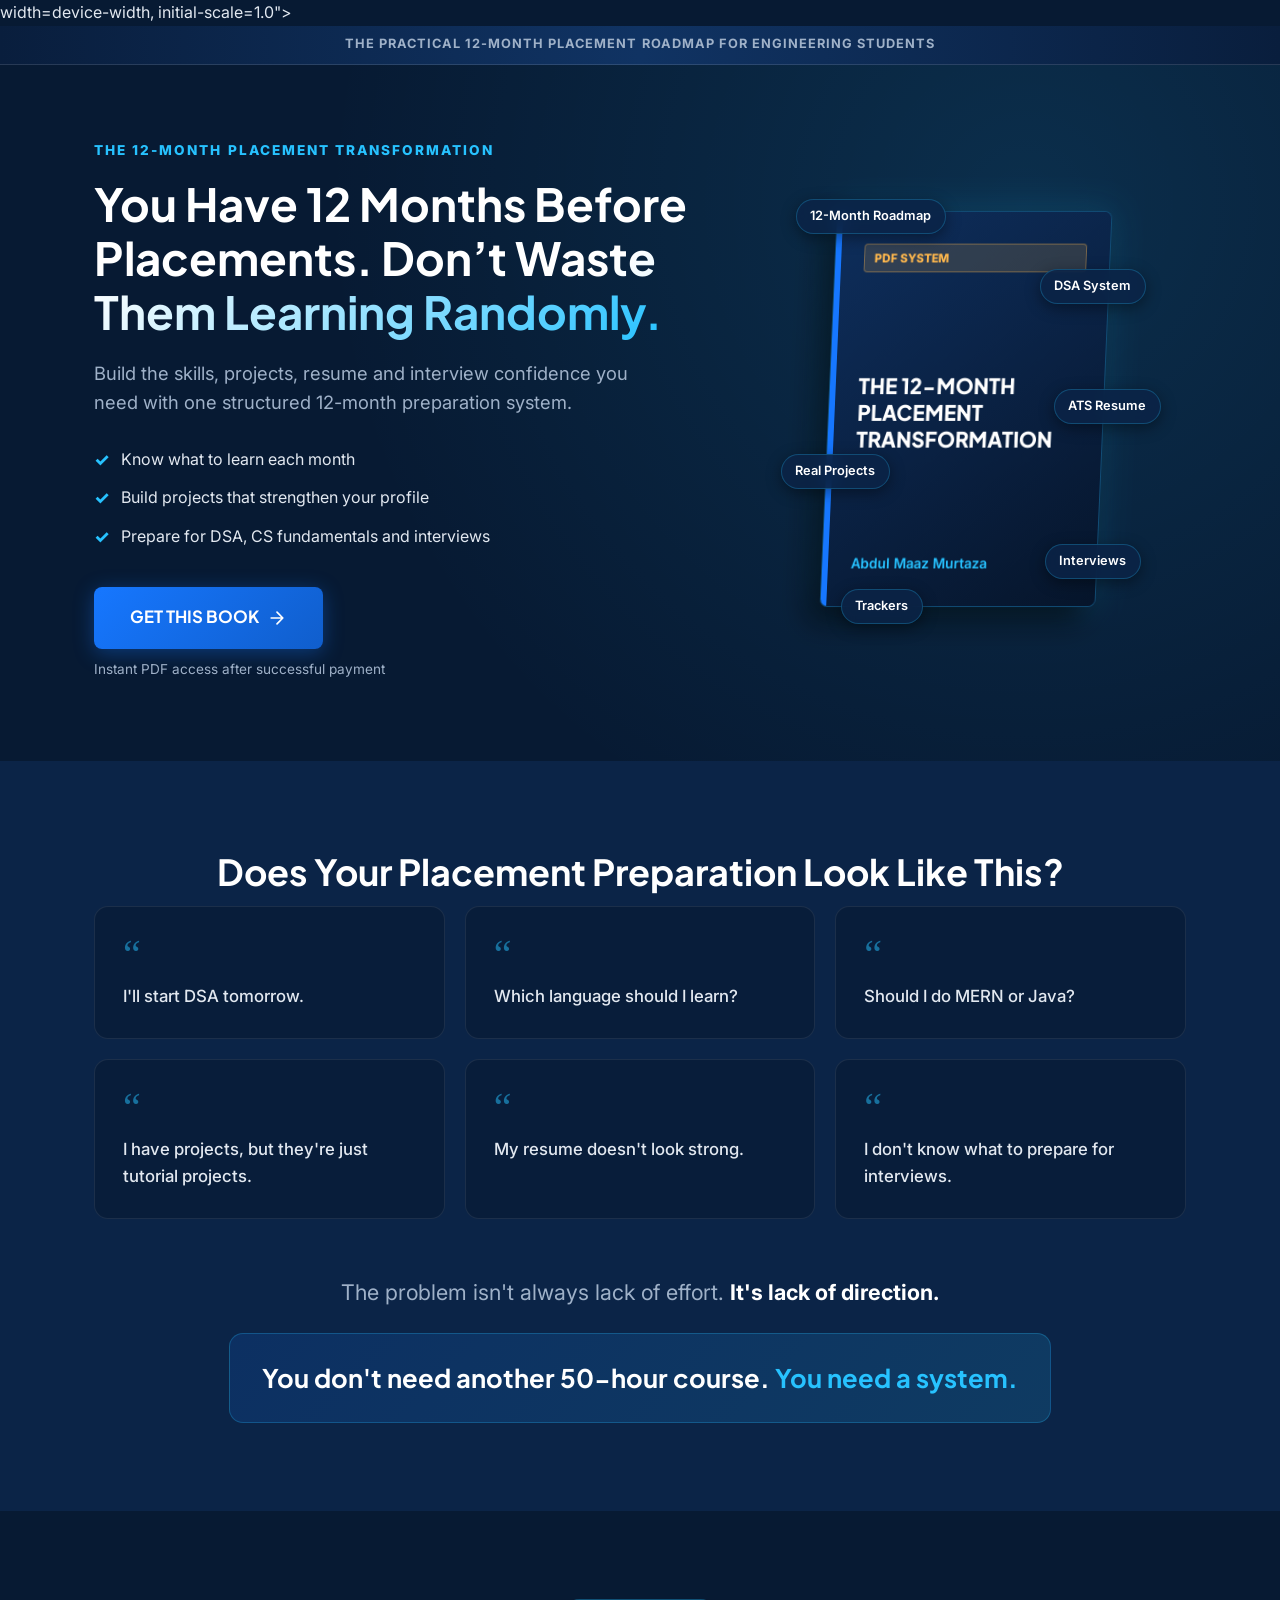
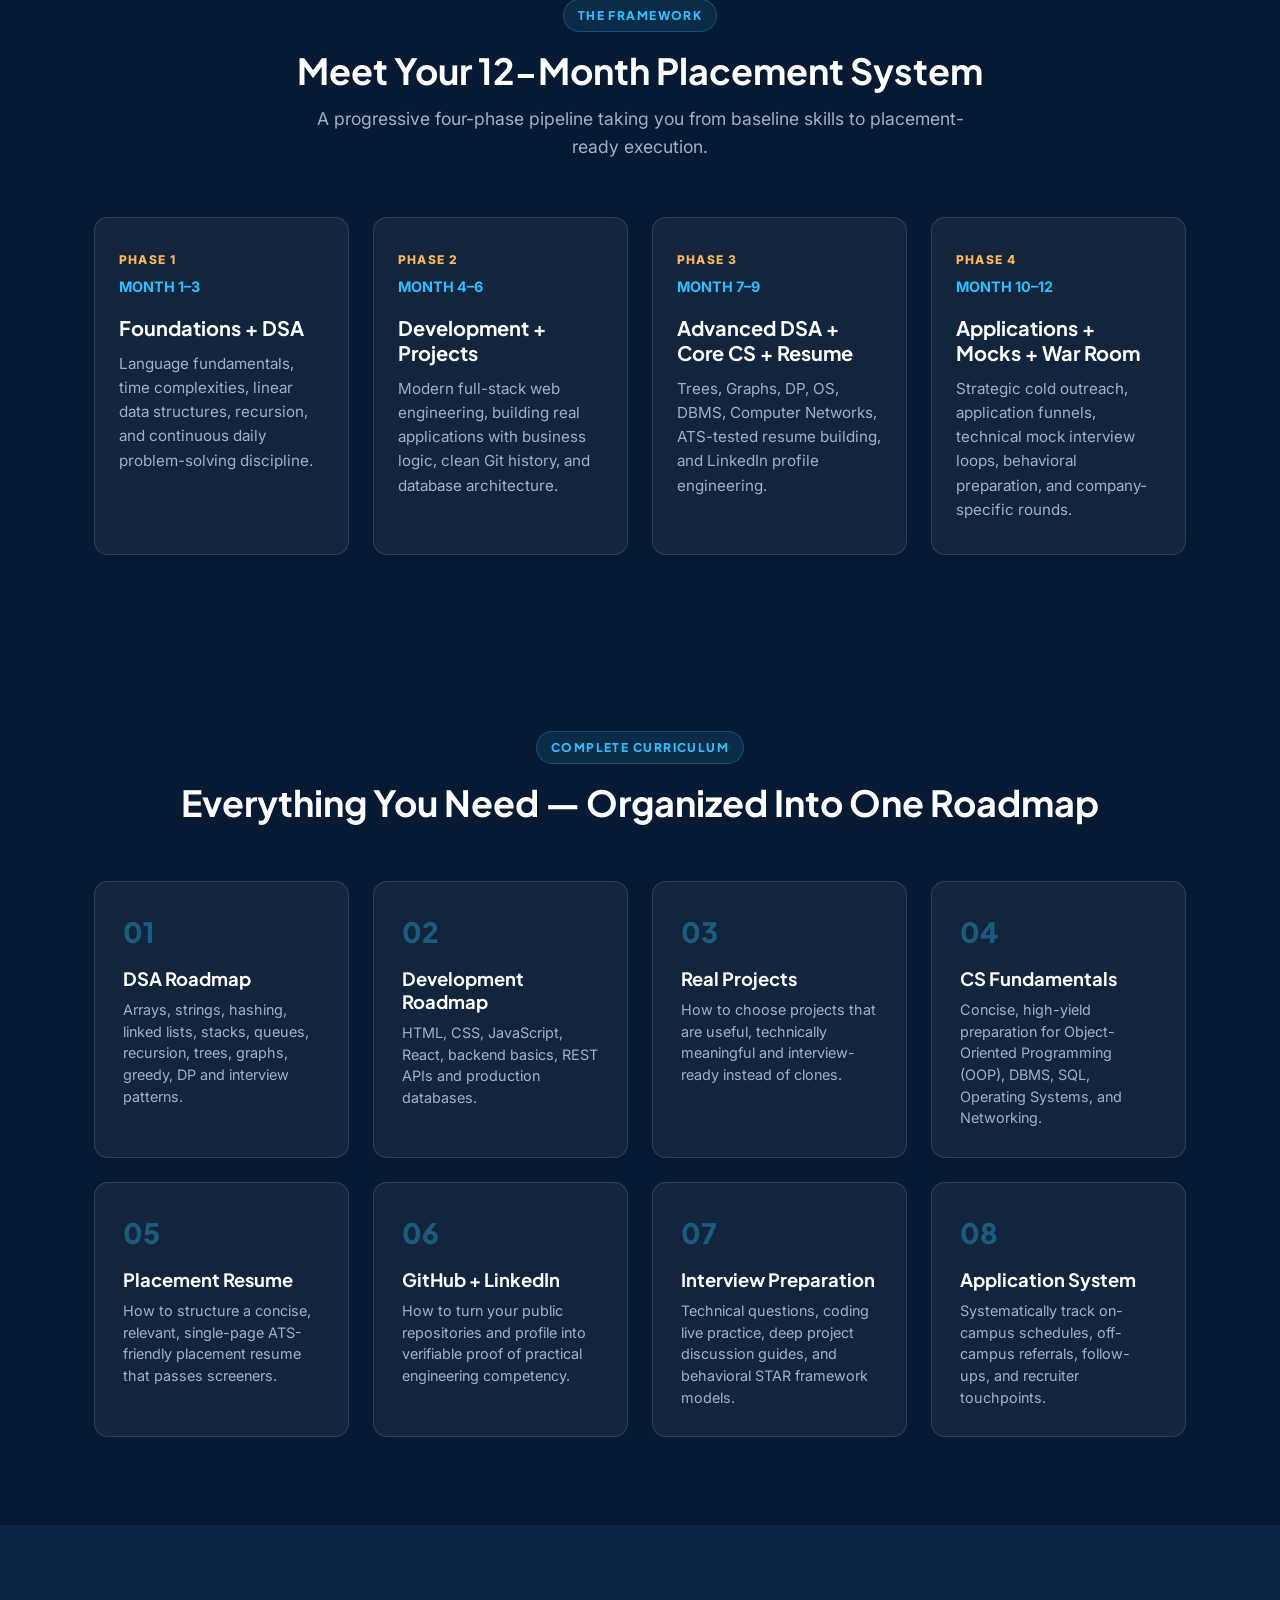
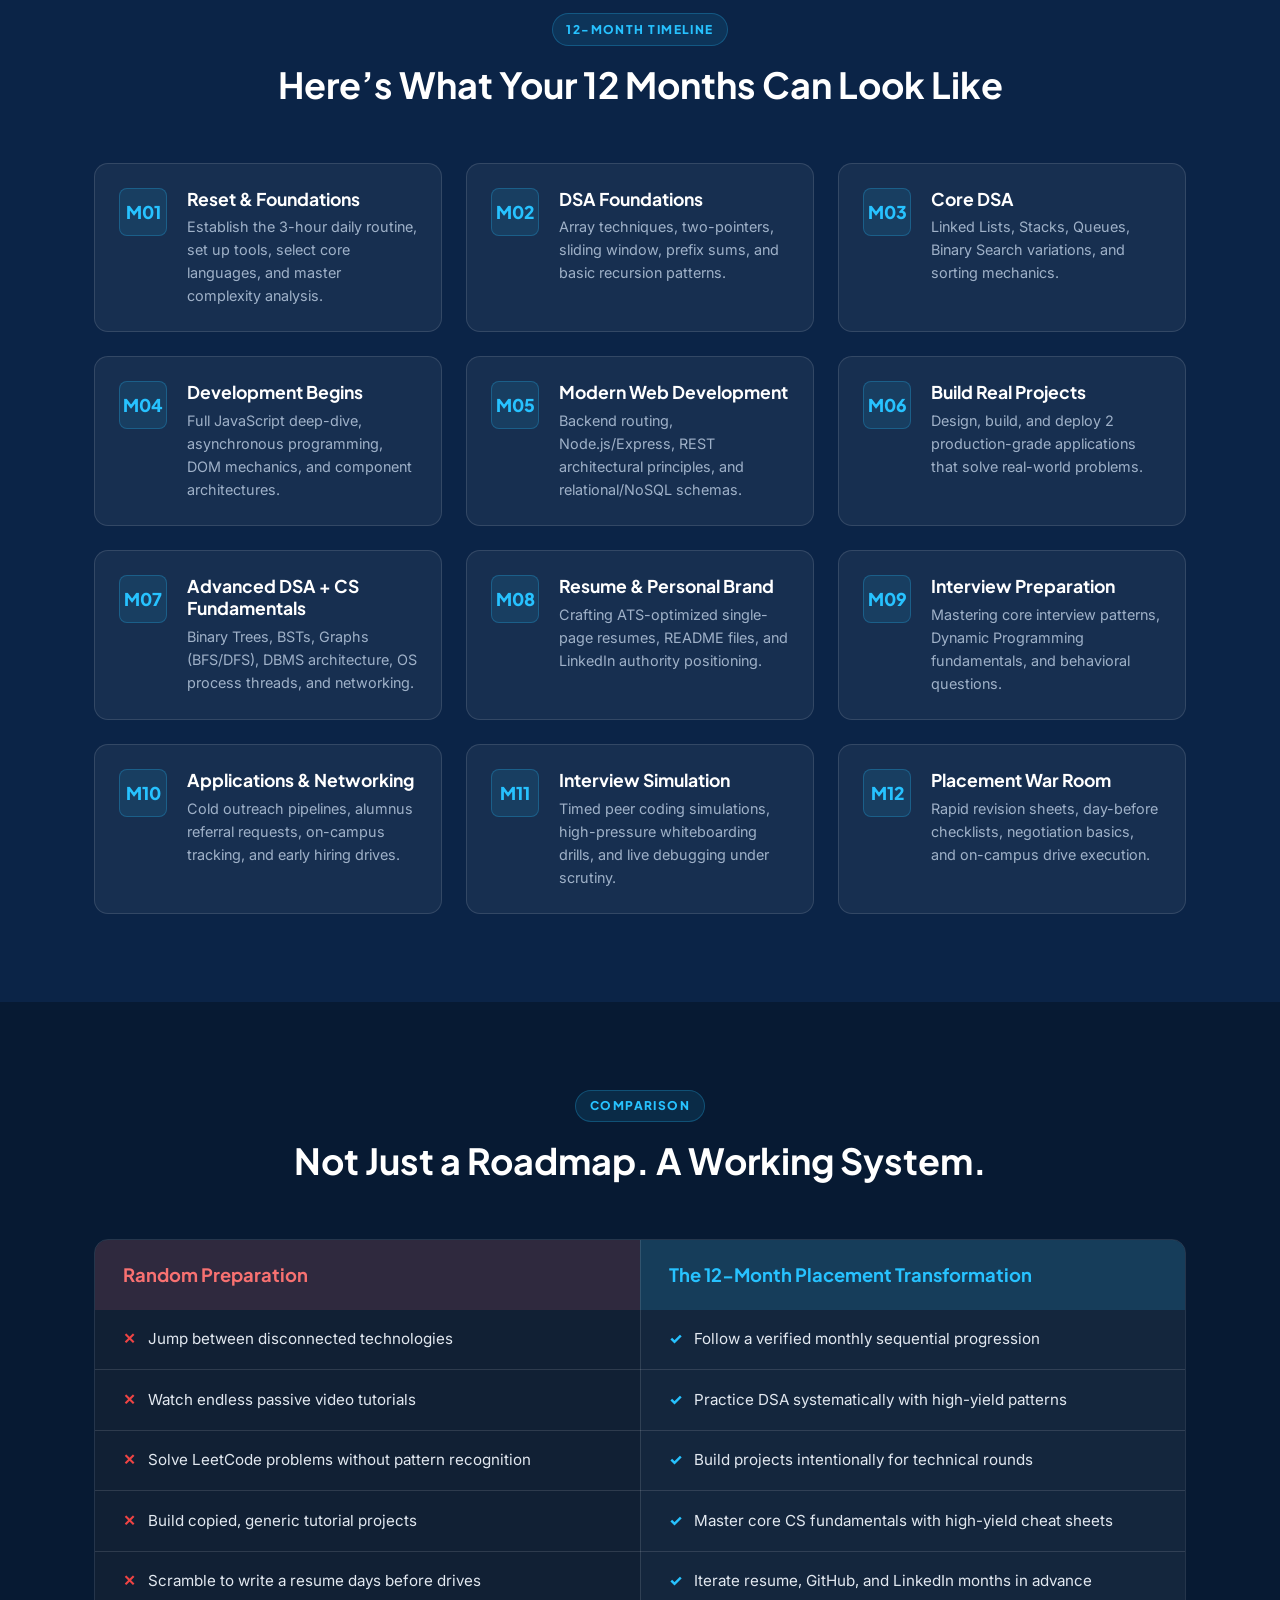
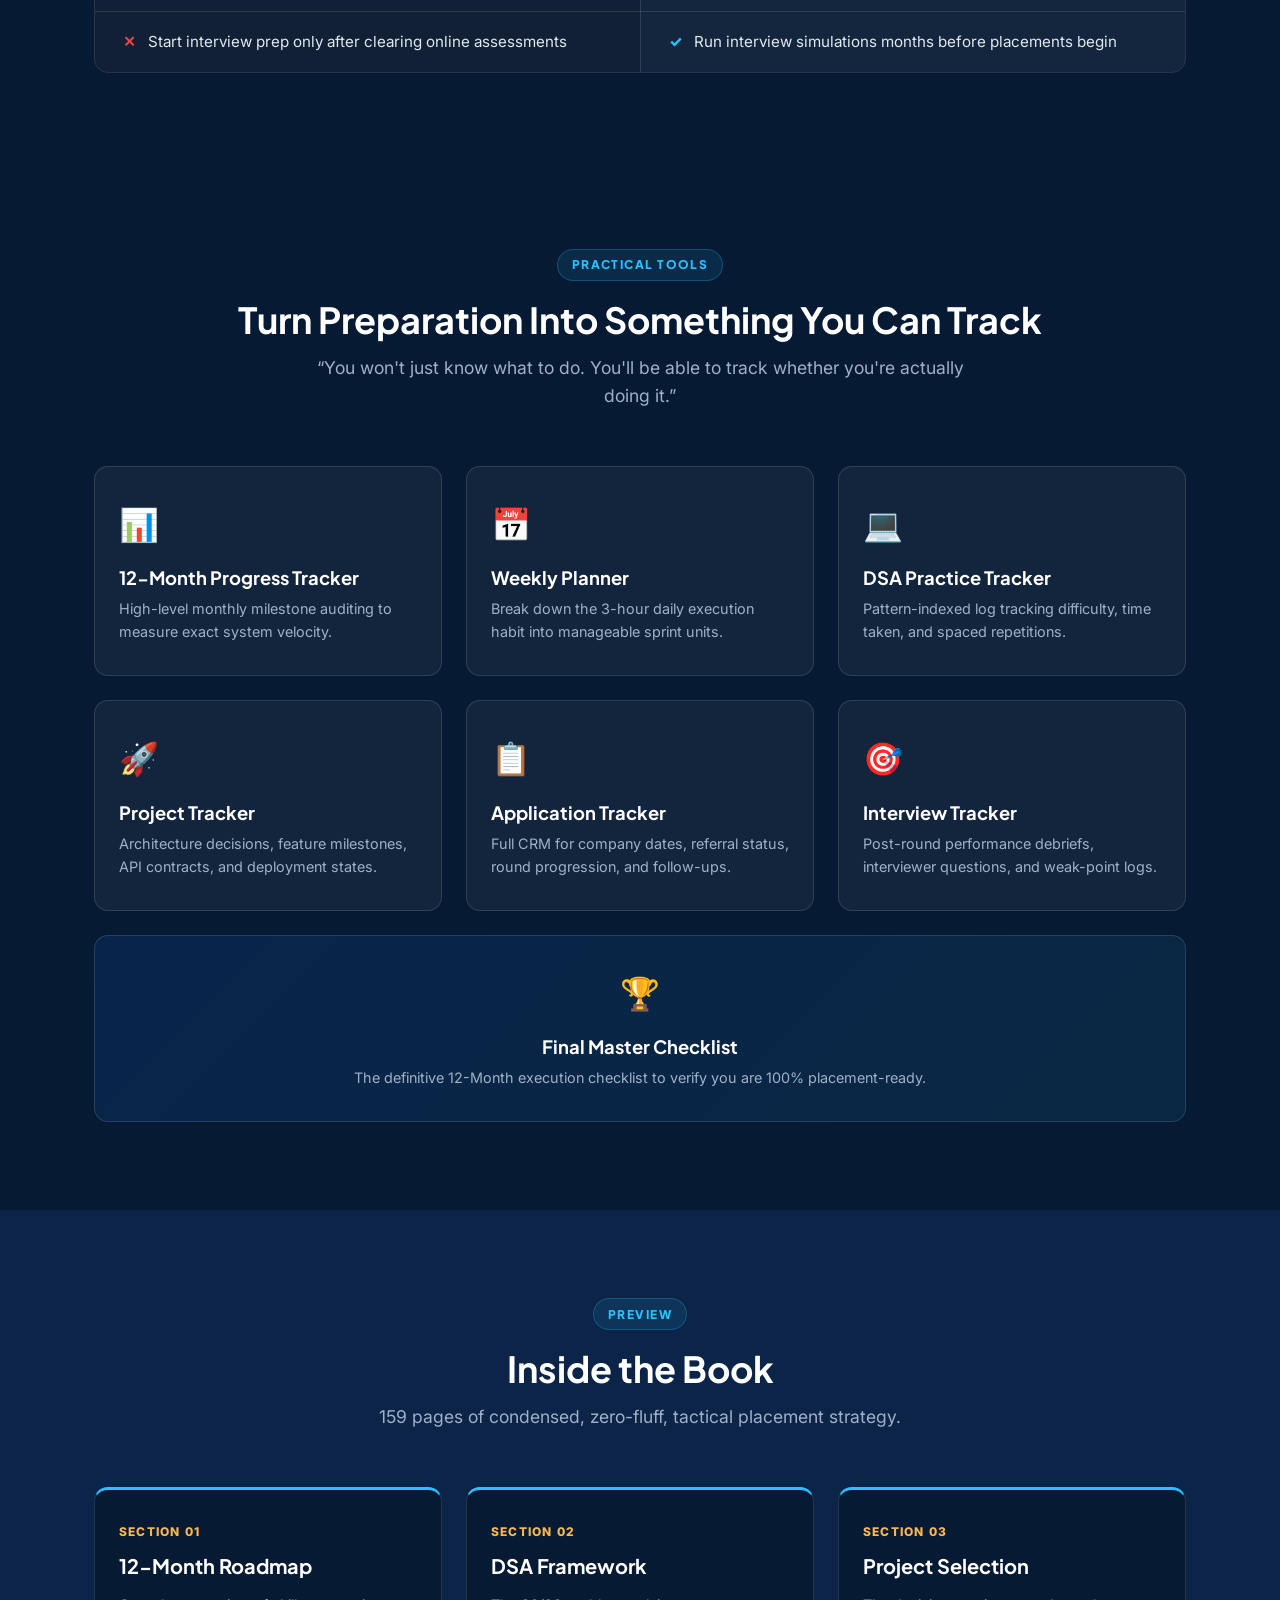
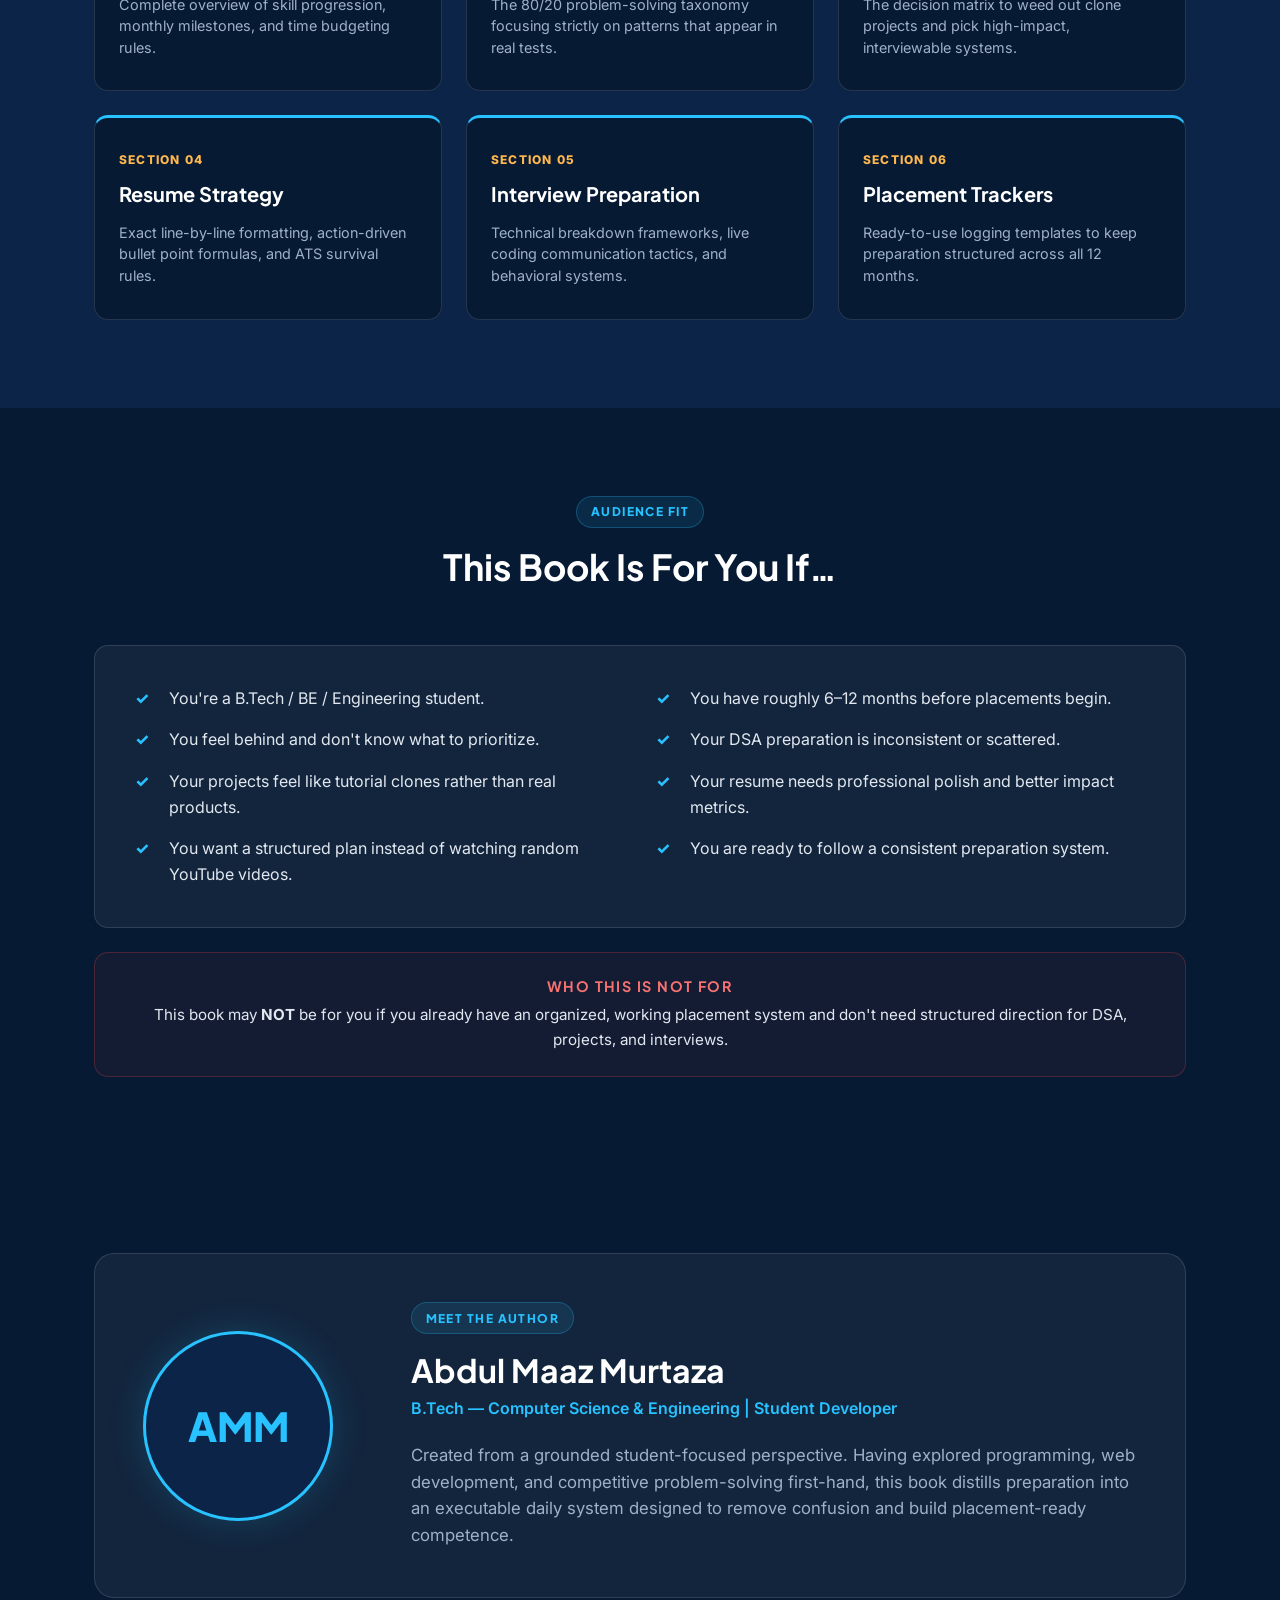
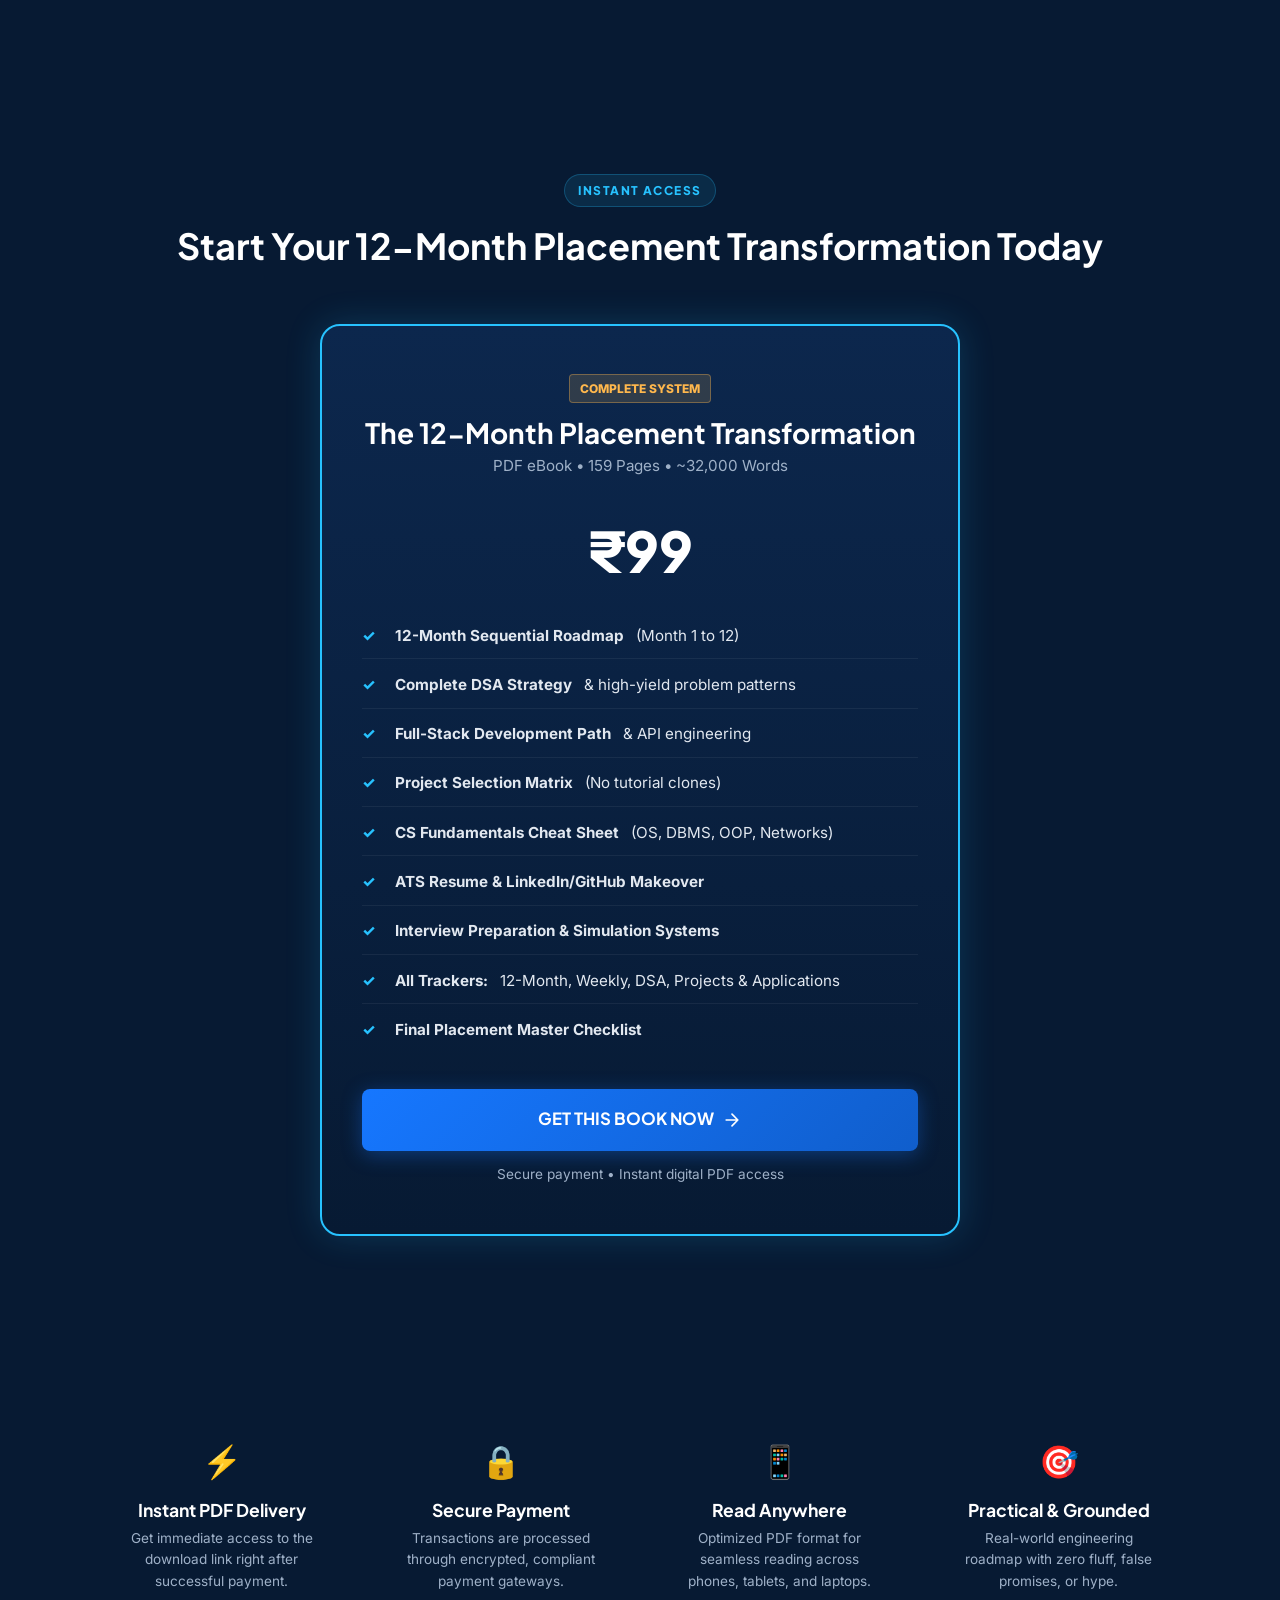
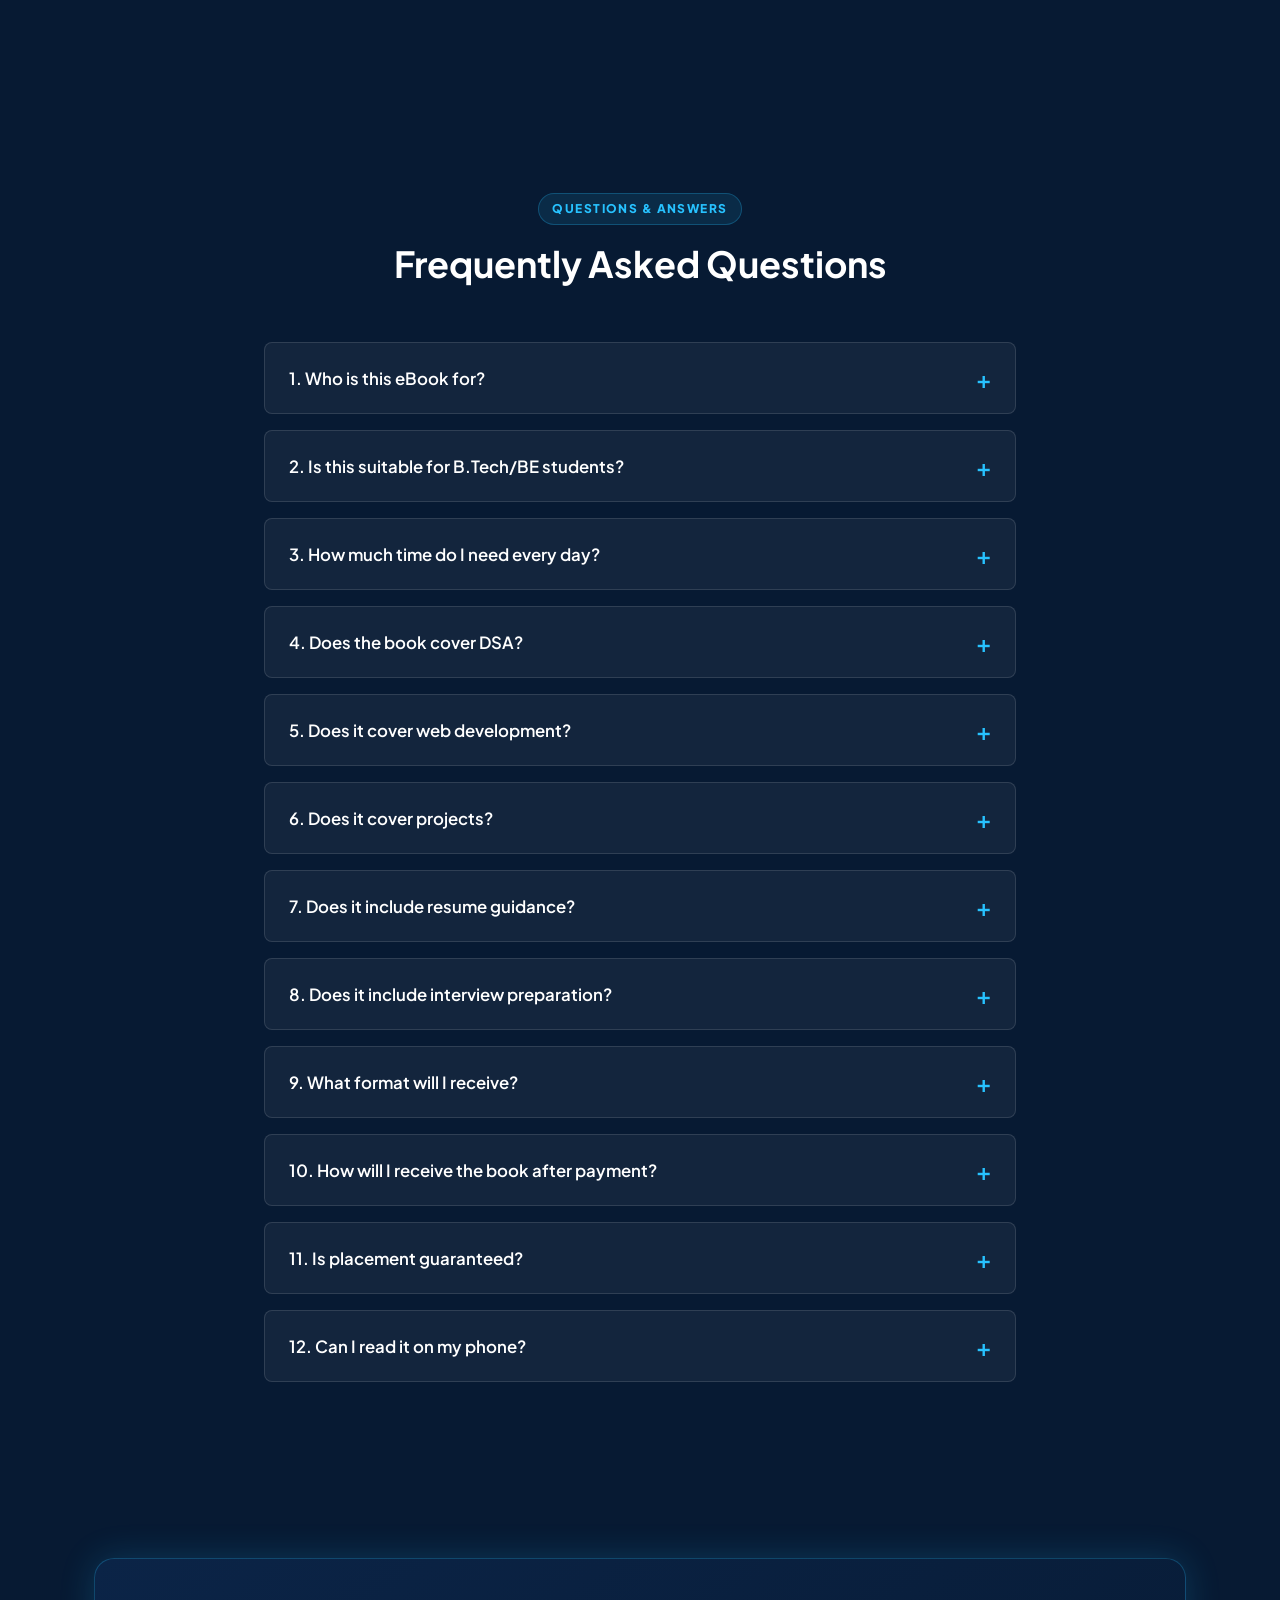
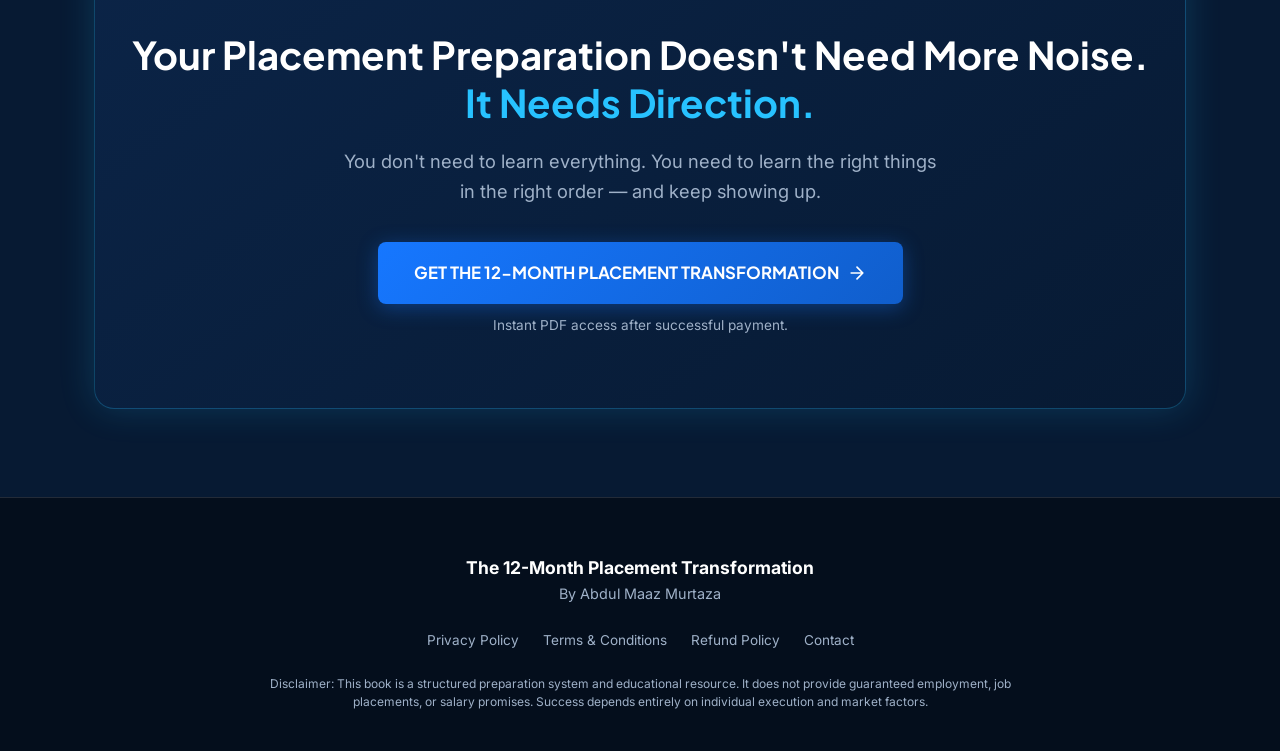
==== commit a3fb6673: "Update index.html" ====
--- a/index.html
+++ b/index.html
@@ -2,7 +2,8 @@
 <html lang="en">
 <head>
   <meta charset="UTF-8">
-  <meta name="viewport" content="width=device-width, initial-scale=1.0">
+  
+  <meta name="viewport" content=" <meta name="google-site-verification" content="ZZy4mkz1F2MZeyB3QrdS2CZEudQZk0cbnBdbEFskNrI" />width=device-width, initial-scale=1.0">
   
   <title>The 12-Month Placement Transformation | Placement Roadmap for Engineering Students</title>
   <meta name="description" content="A practical 12-month placement roadmap for engineering students covering DSA, development, projects, CS fundamentals, resume, interviews and applications.">
@@ -748,4 +749,4 @@
 
   <script src="script.js"></script>
 </body>
-</html>+</html>
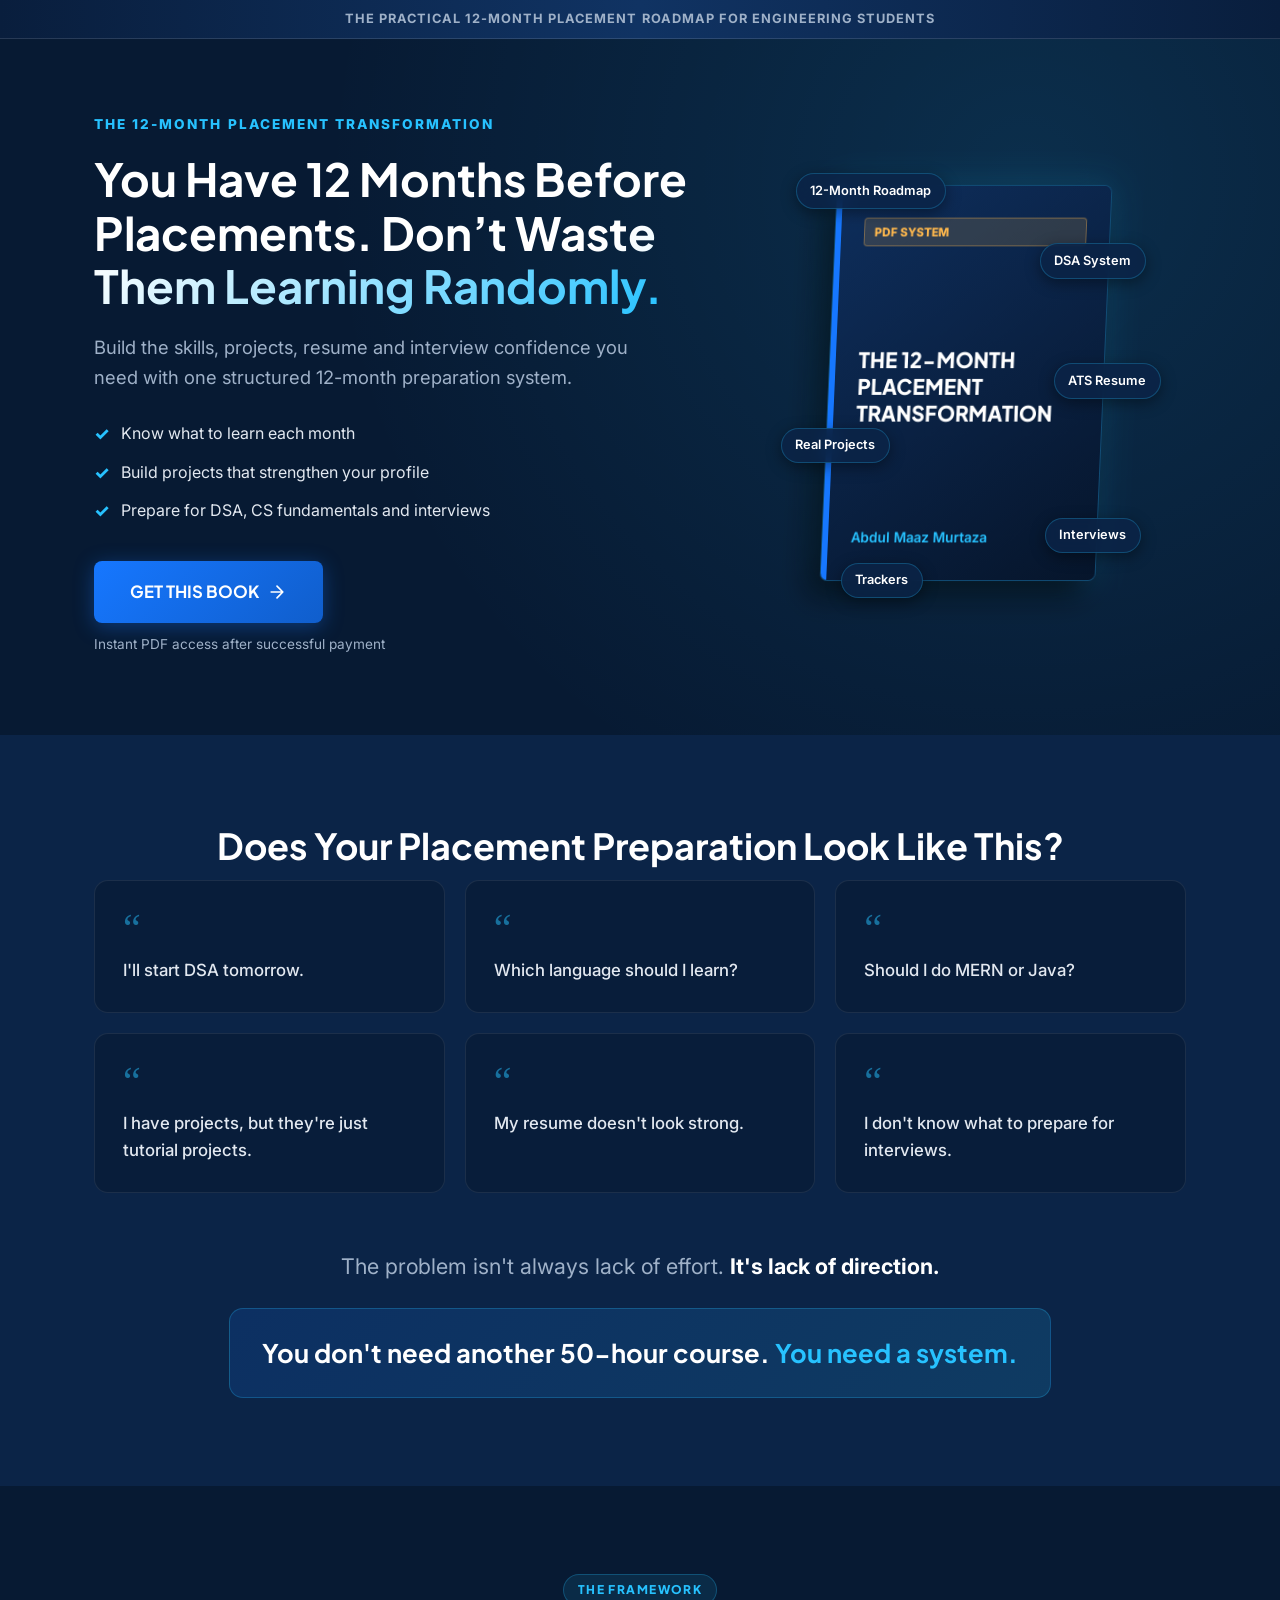
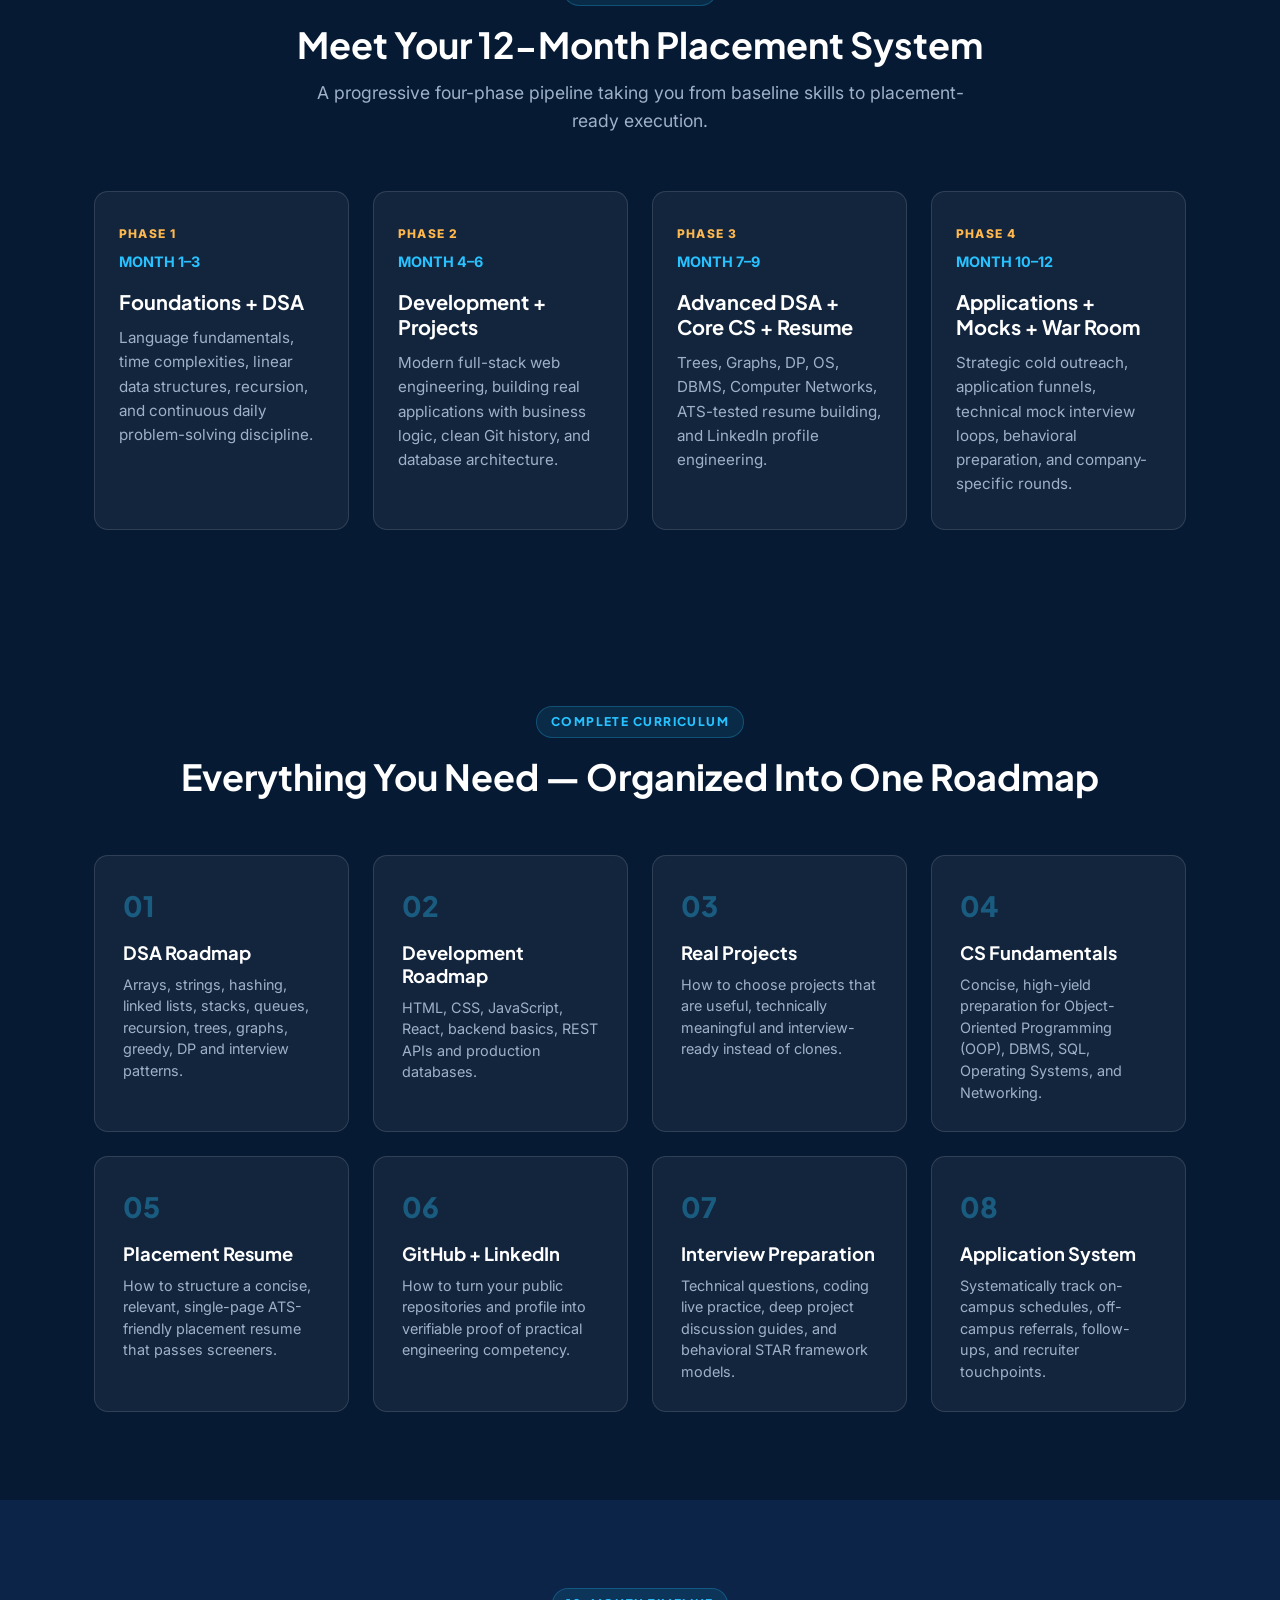
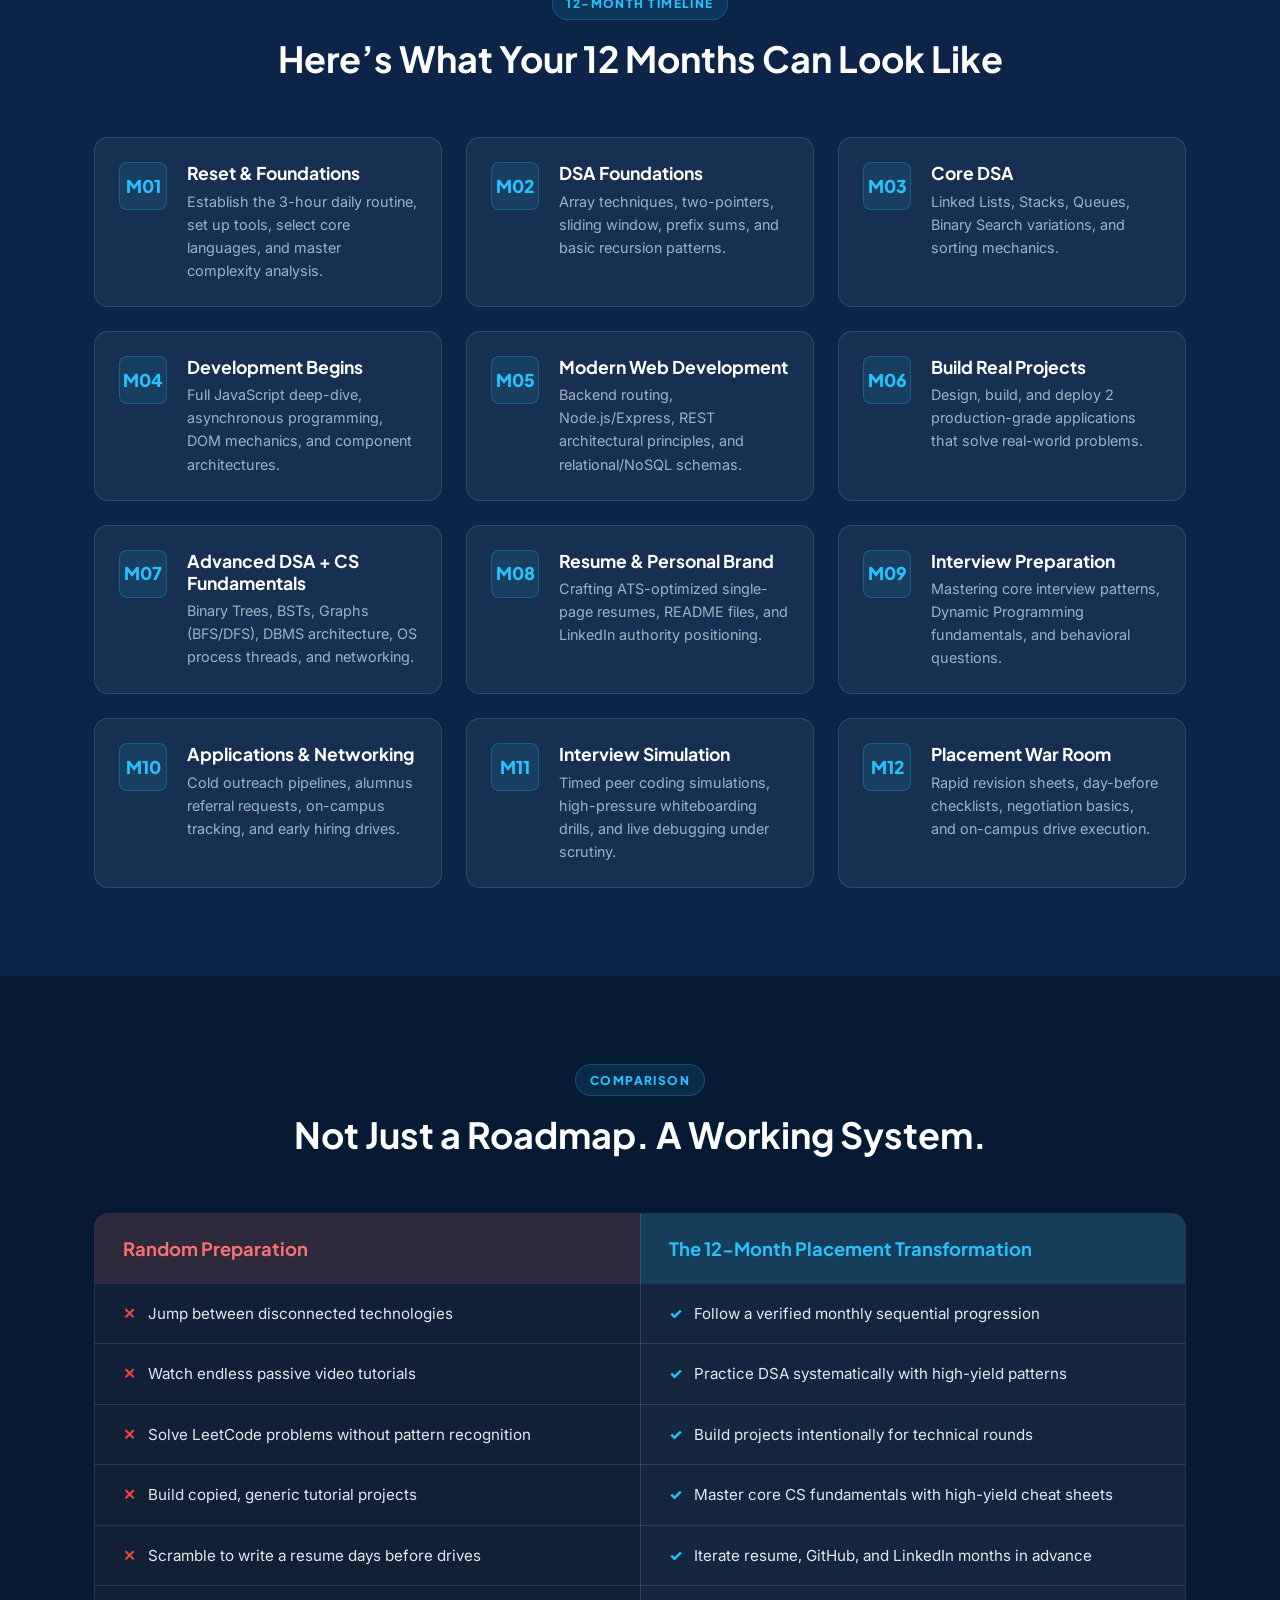
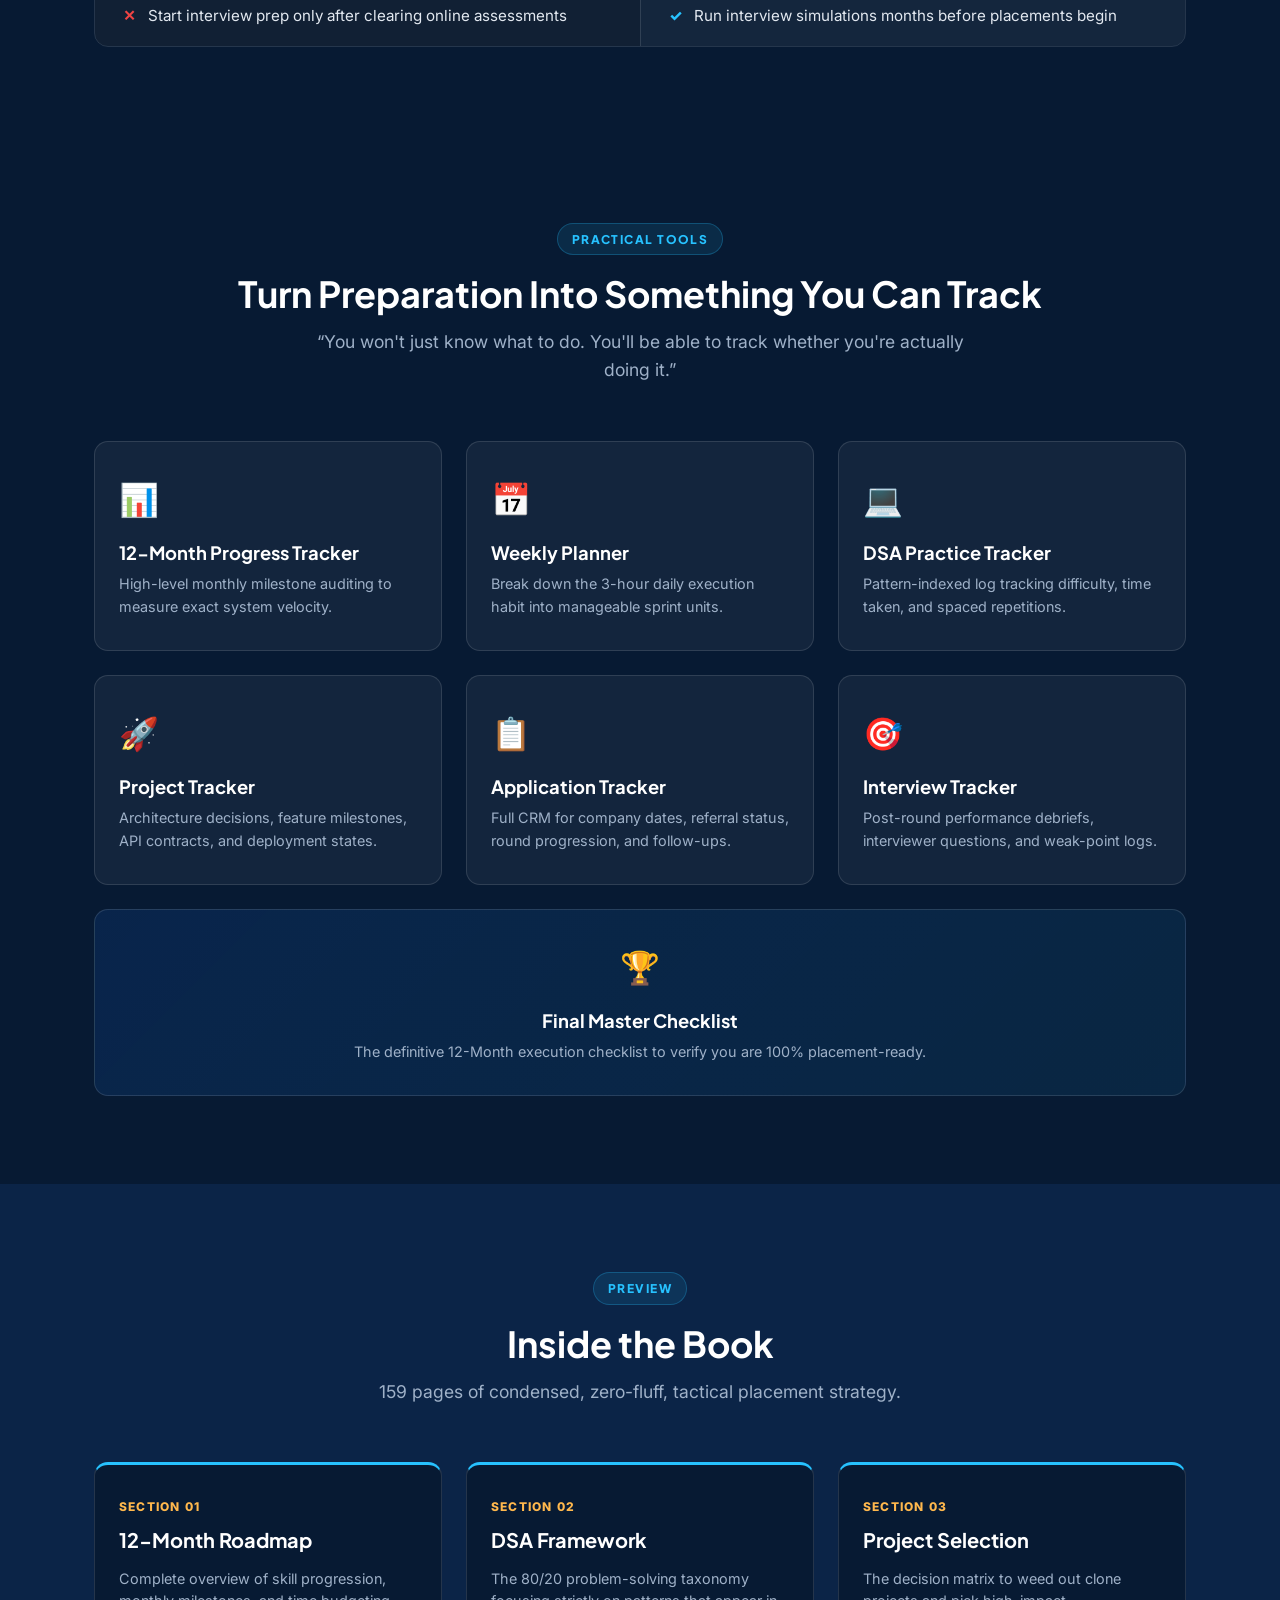
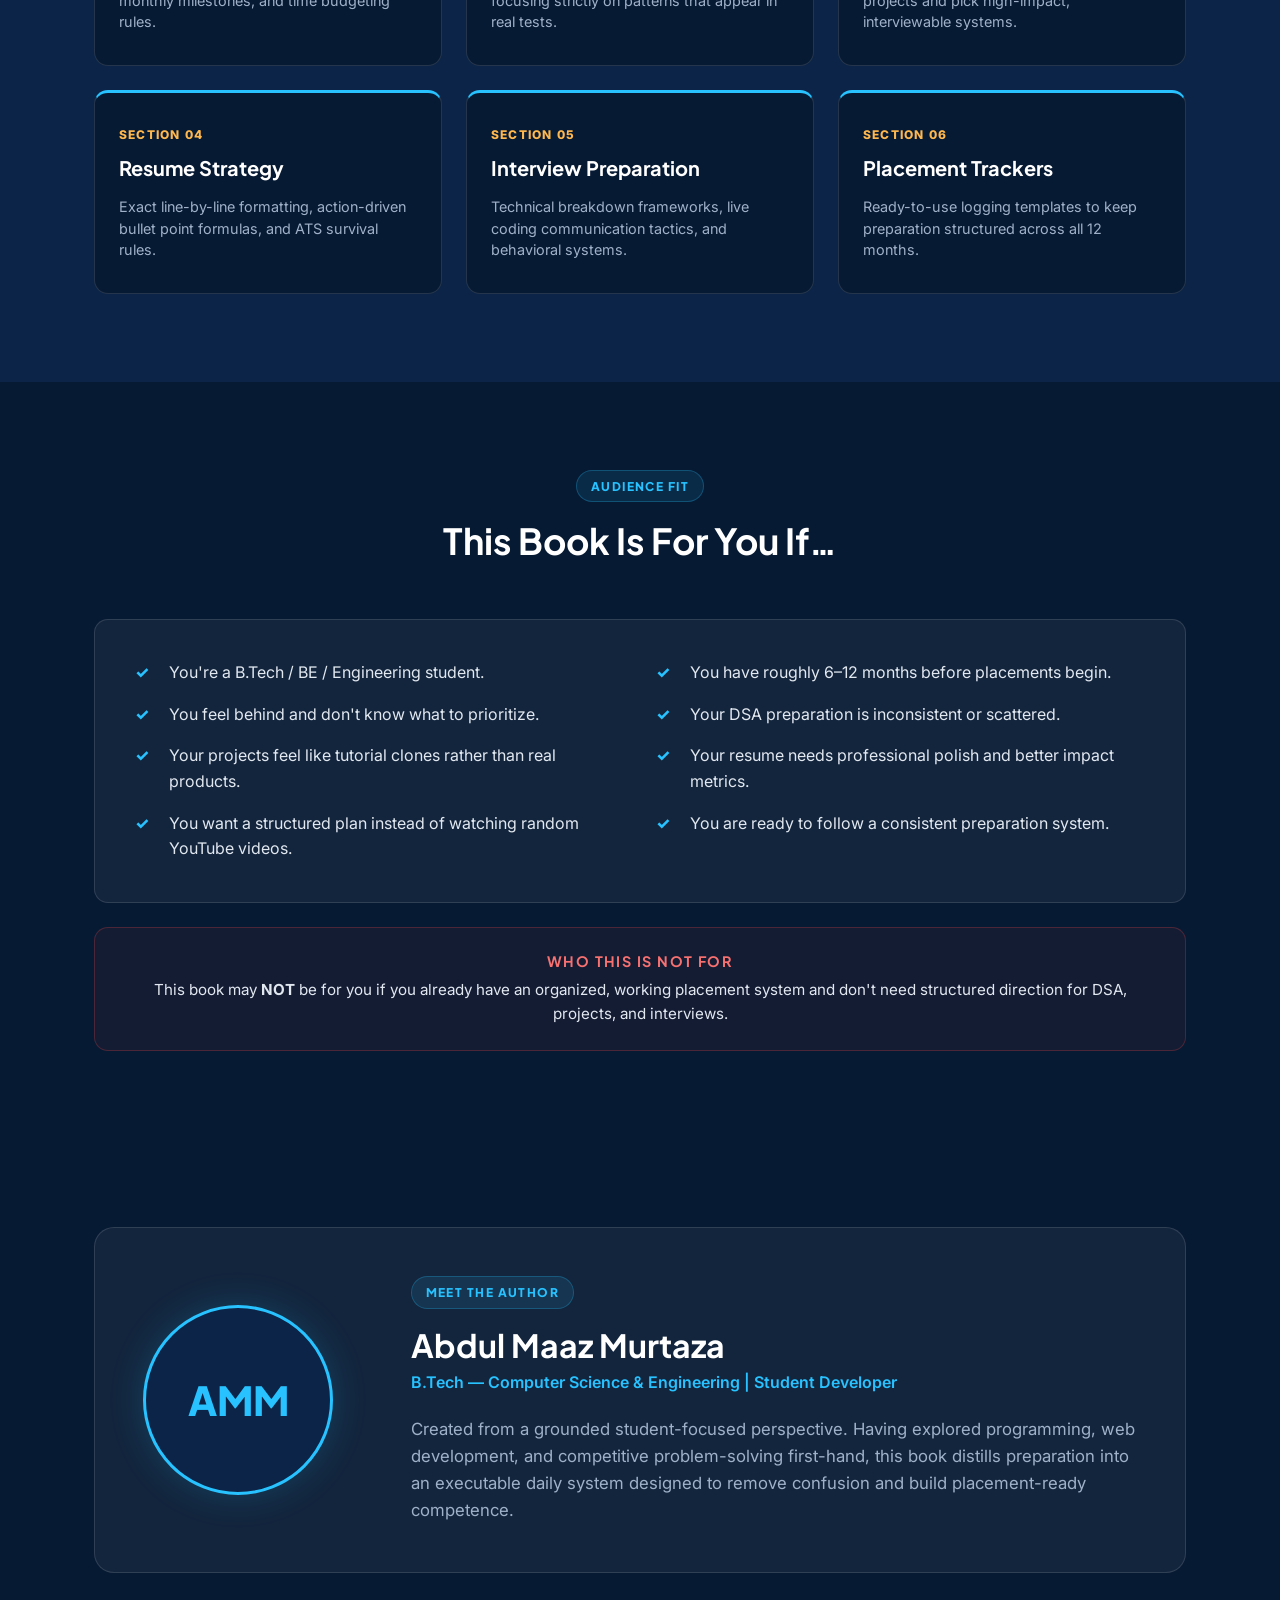
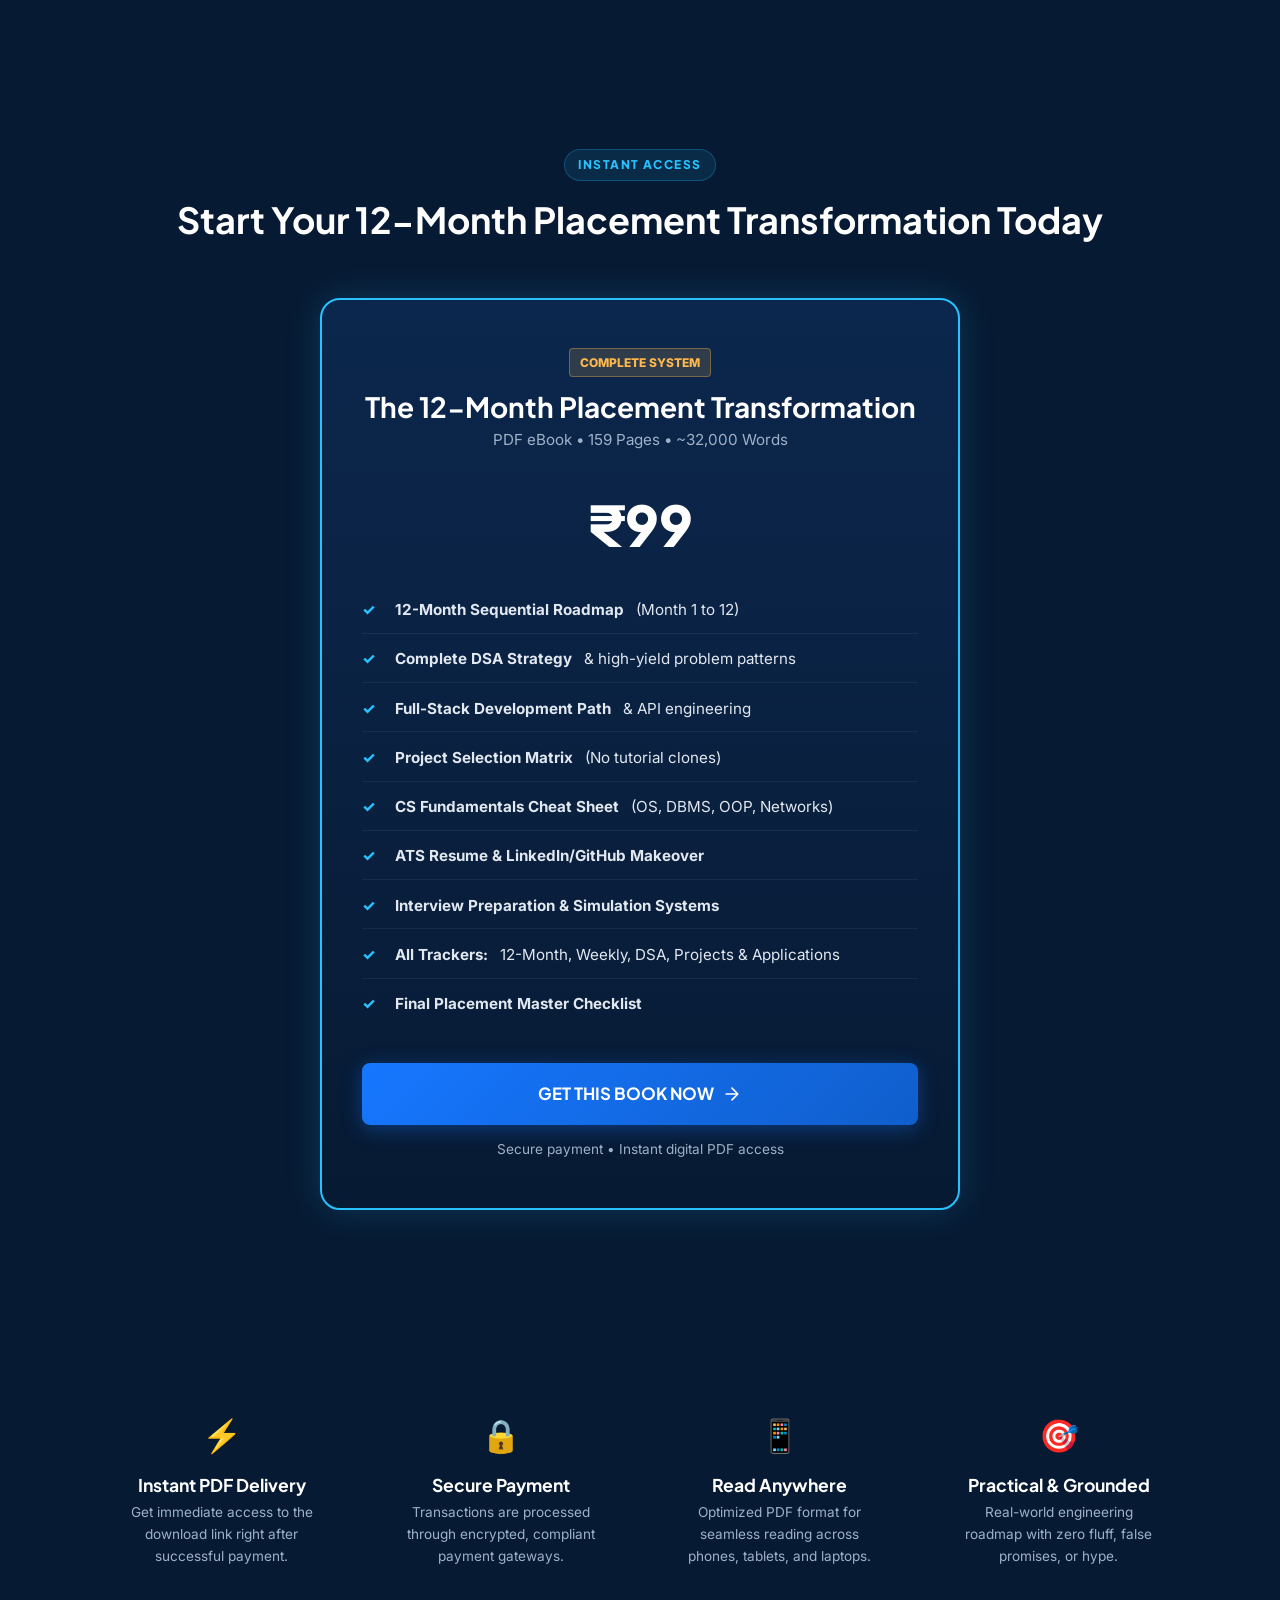
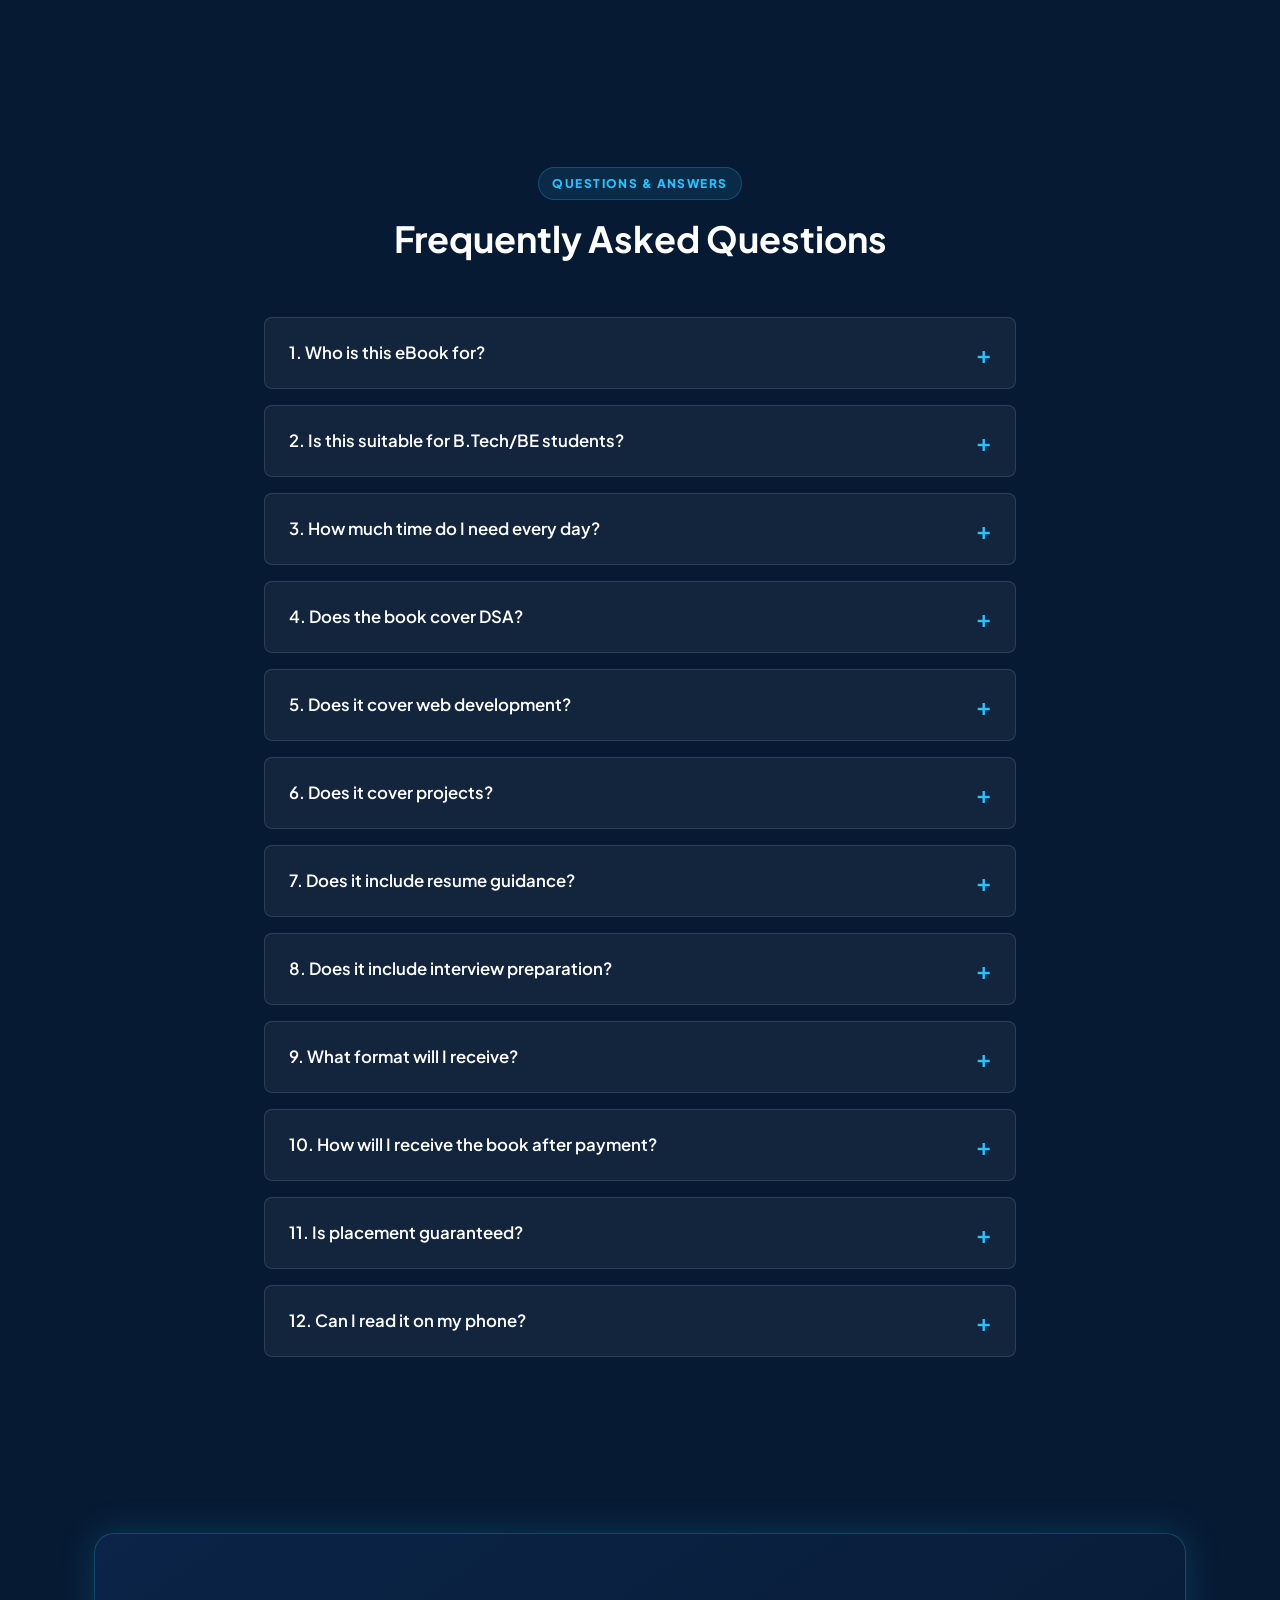
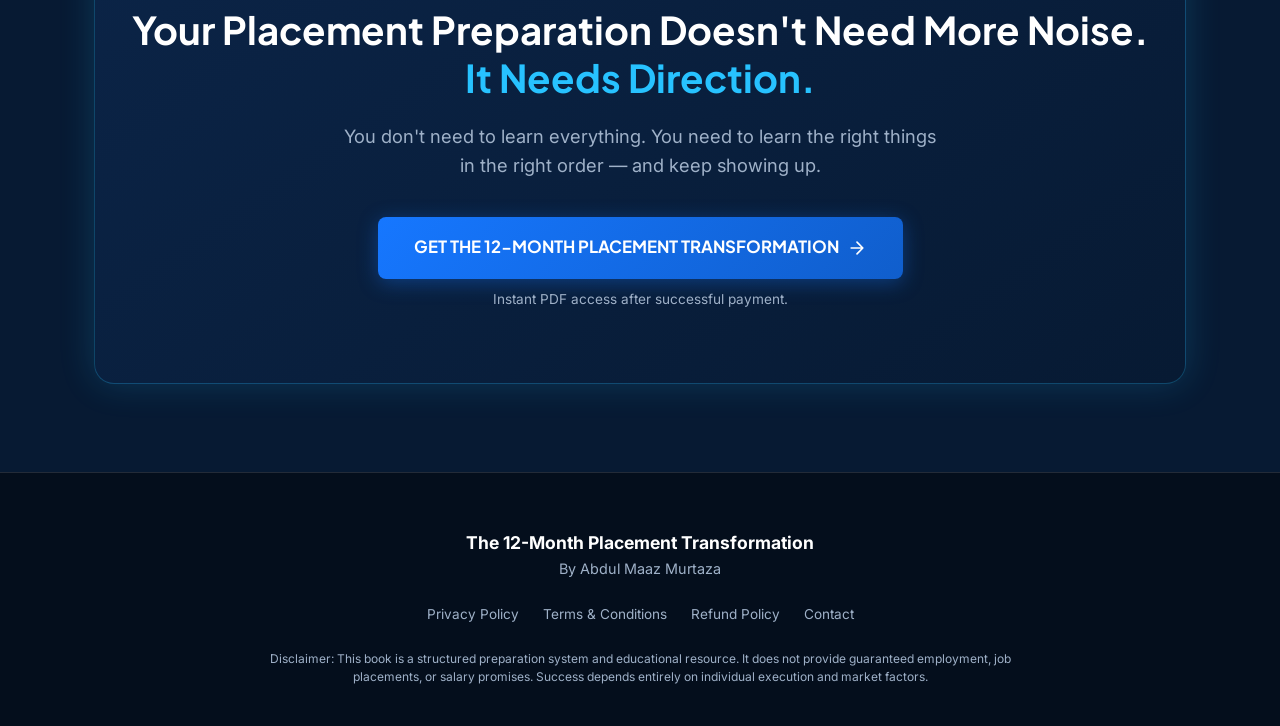
==== commit 42c40327: "Update index.html" ====
--- a/index.html
+++ b/index.html
@@ -3,7 +3,7 @@
 <head>
   <meta charset="UTF-8">
   
-  <meta name="viewport" content=" <meta name="google-site-verification" content="ZZy4mkz1F2MZeyB3QrdS2CZEudQZk0cbnBdbEFskNrI" />width=device-width, initial-scale=1.0">
+  <meta name="viewport" content=" <meta name="google-site-verification" content="width=device-width, initial-scale=1.0">
   
   <title>The 12-Month Placement Transformation | Placement Roadmap for Engineering Students</title>
   <meta name="description" content="A practical 12-month placement roadmap for engineering students covering DSA, development, projects, CS fundamentals, resume, interviews and applications.">
